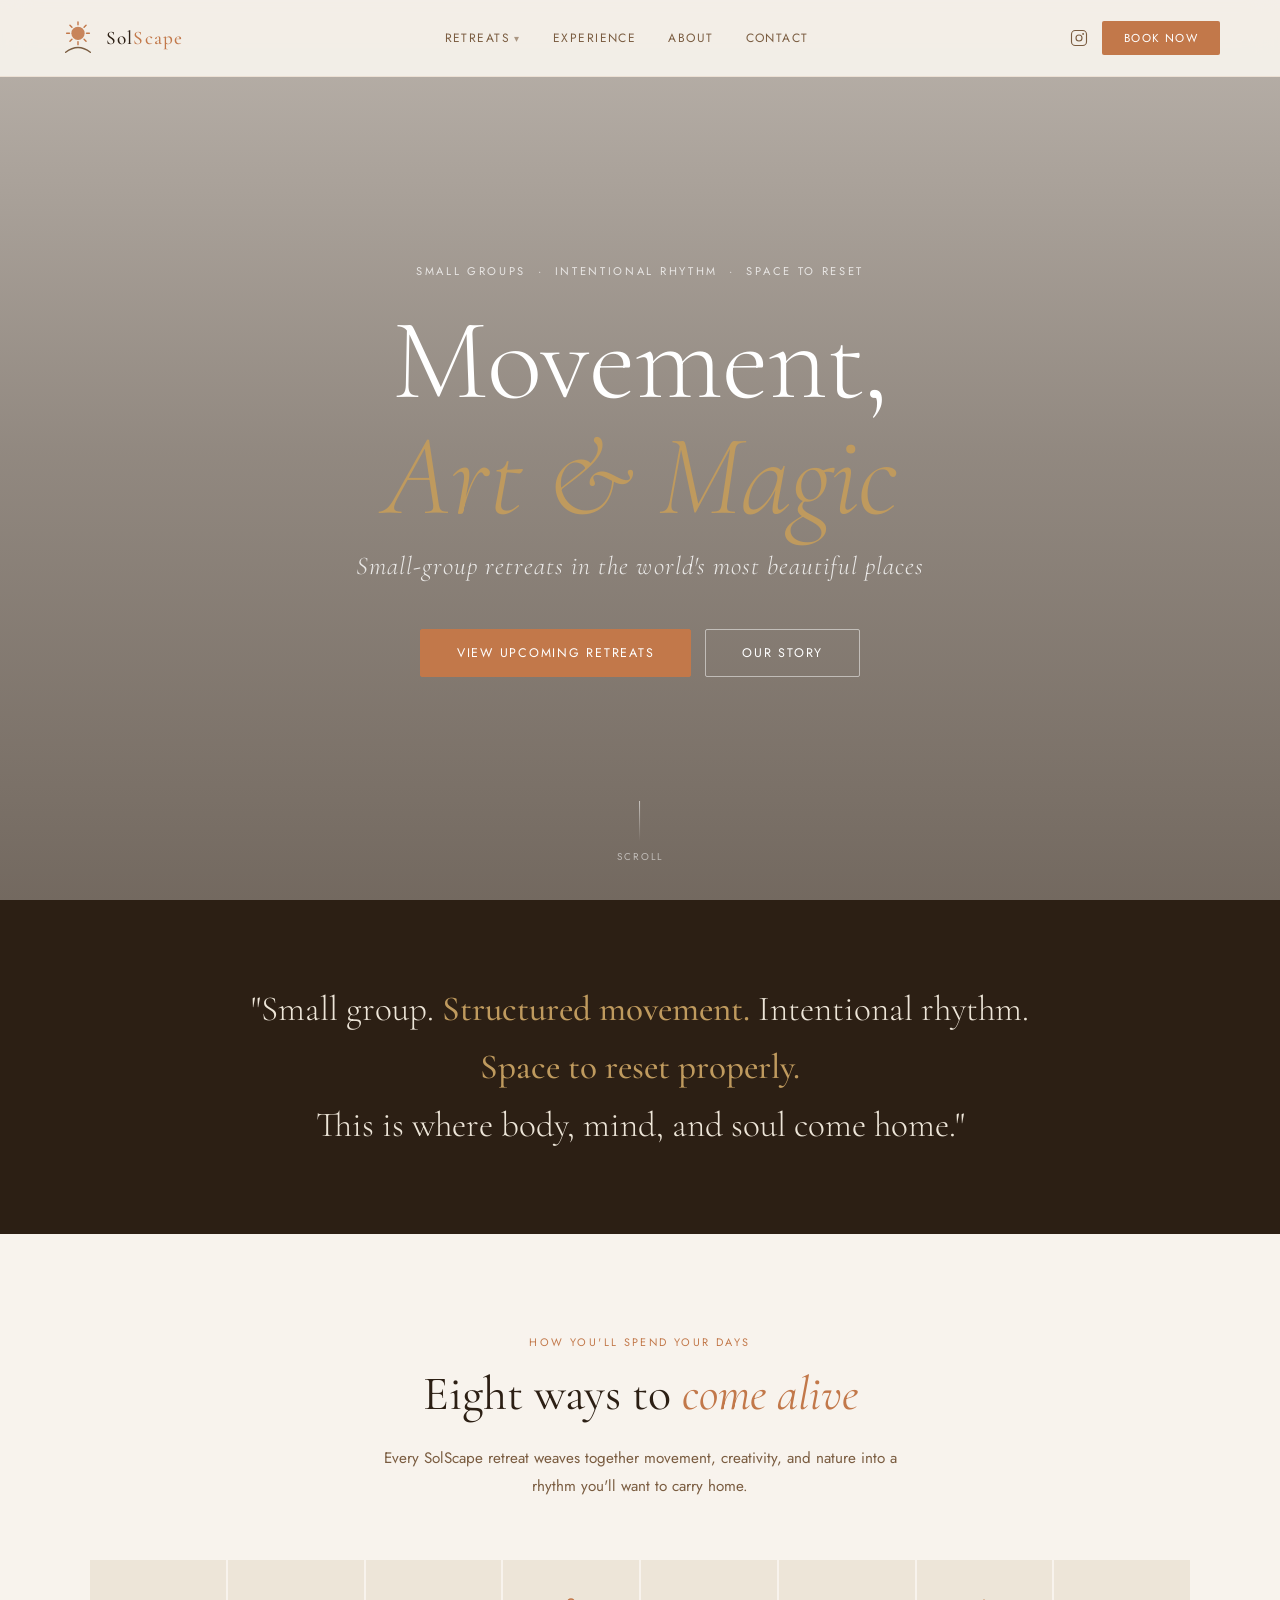
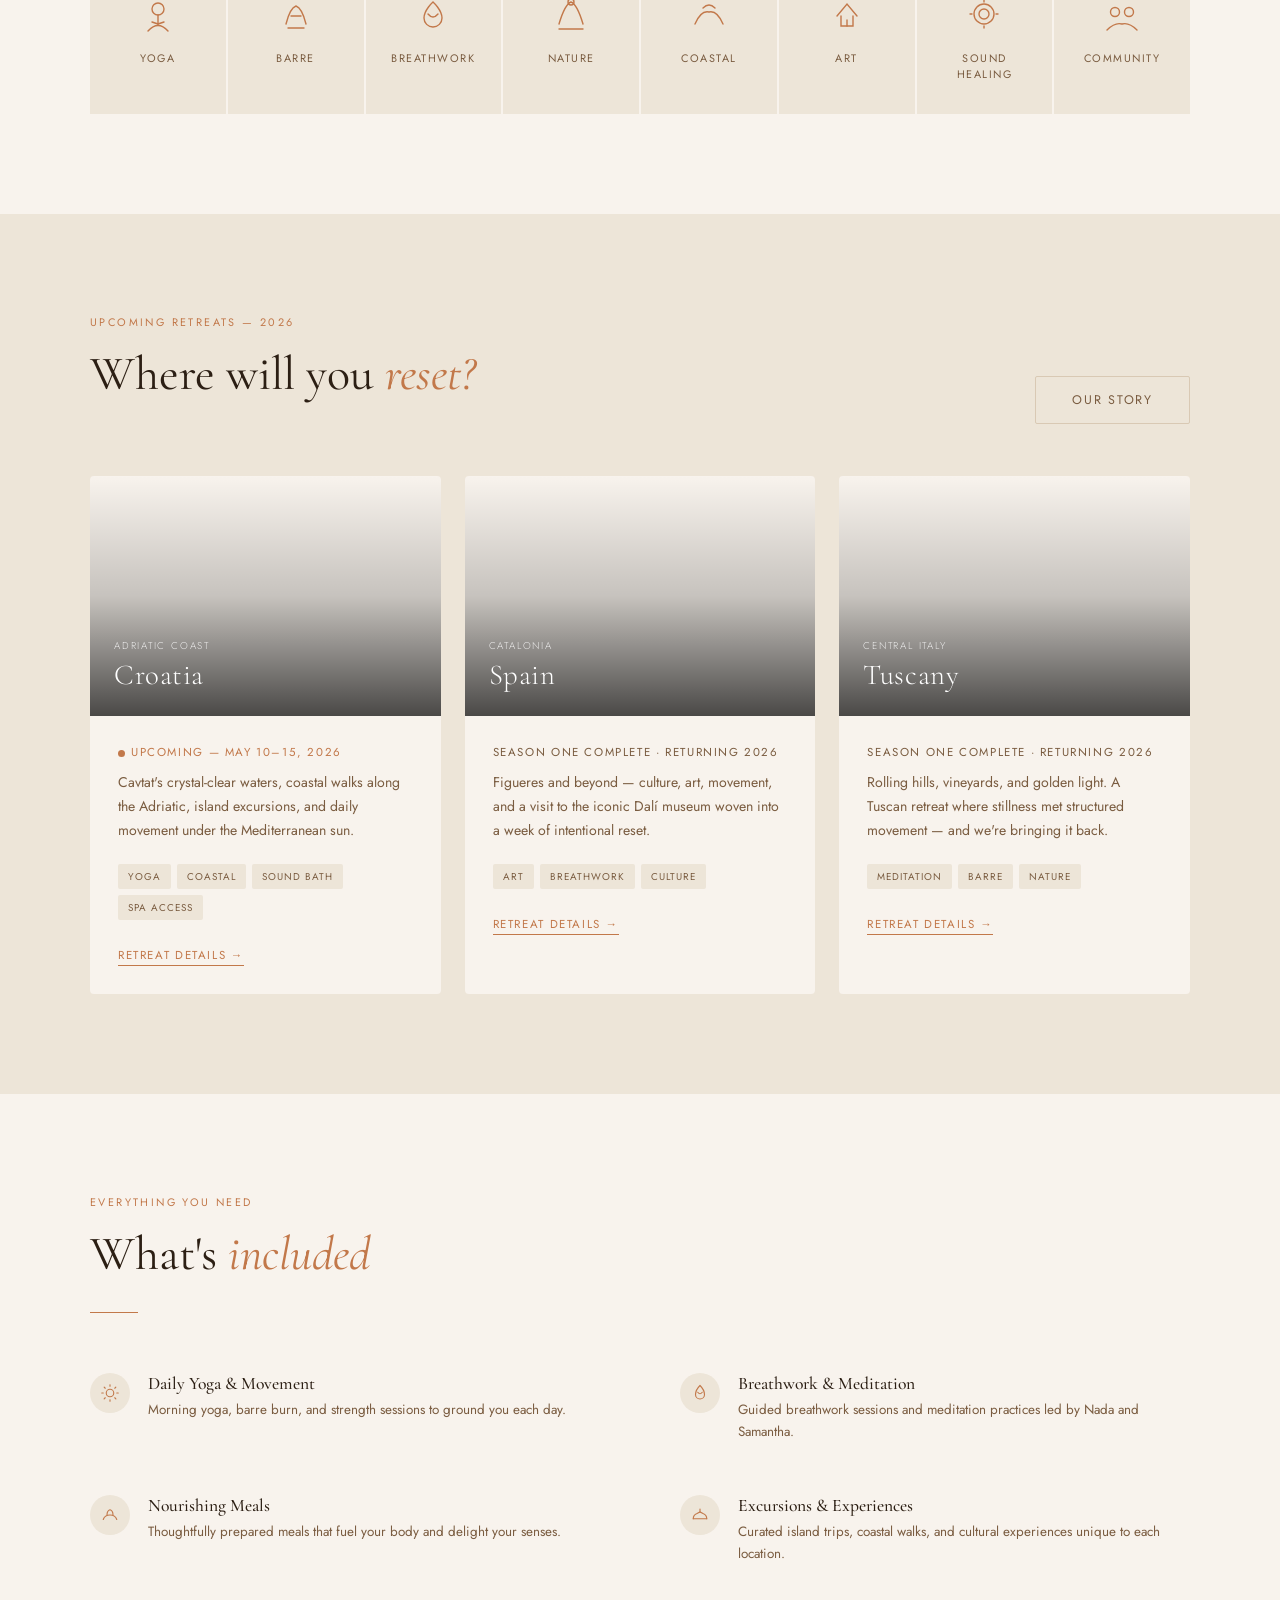
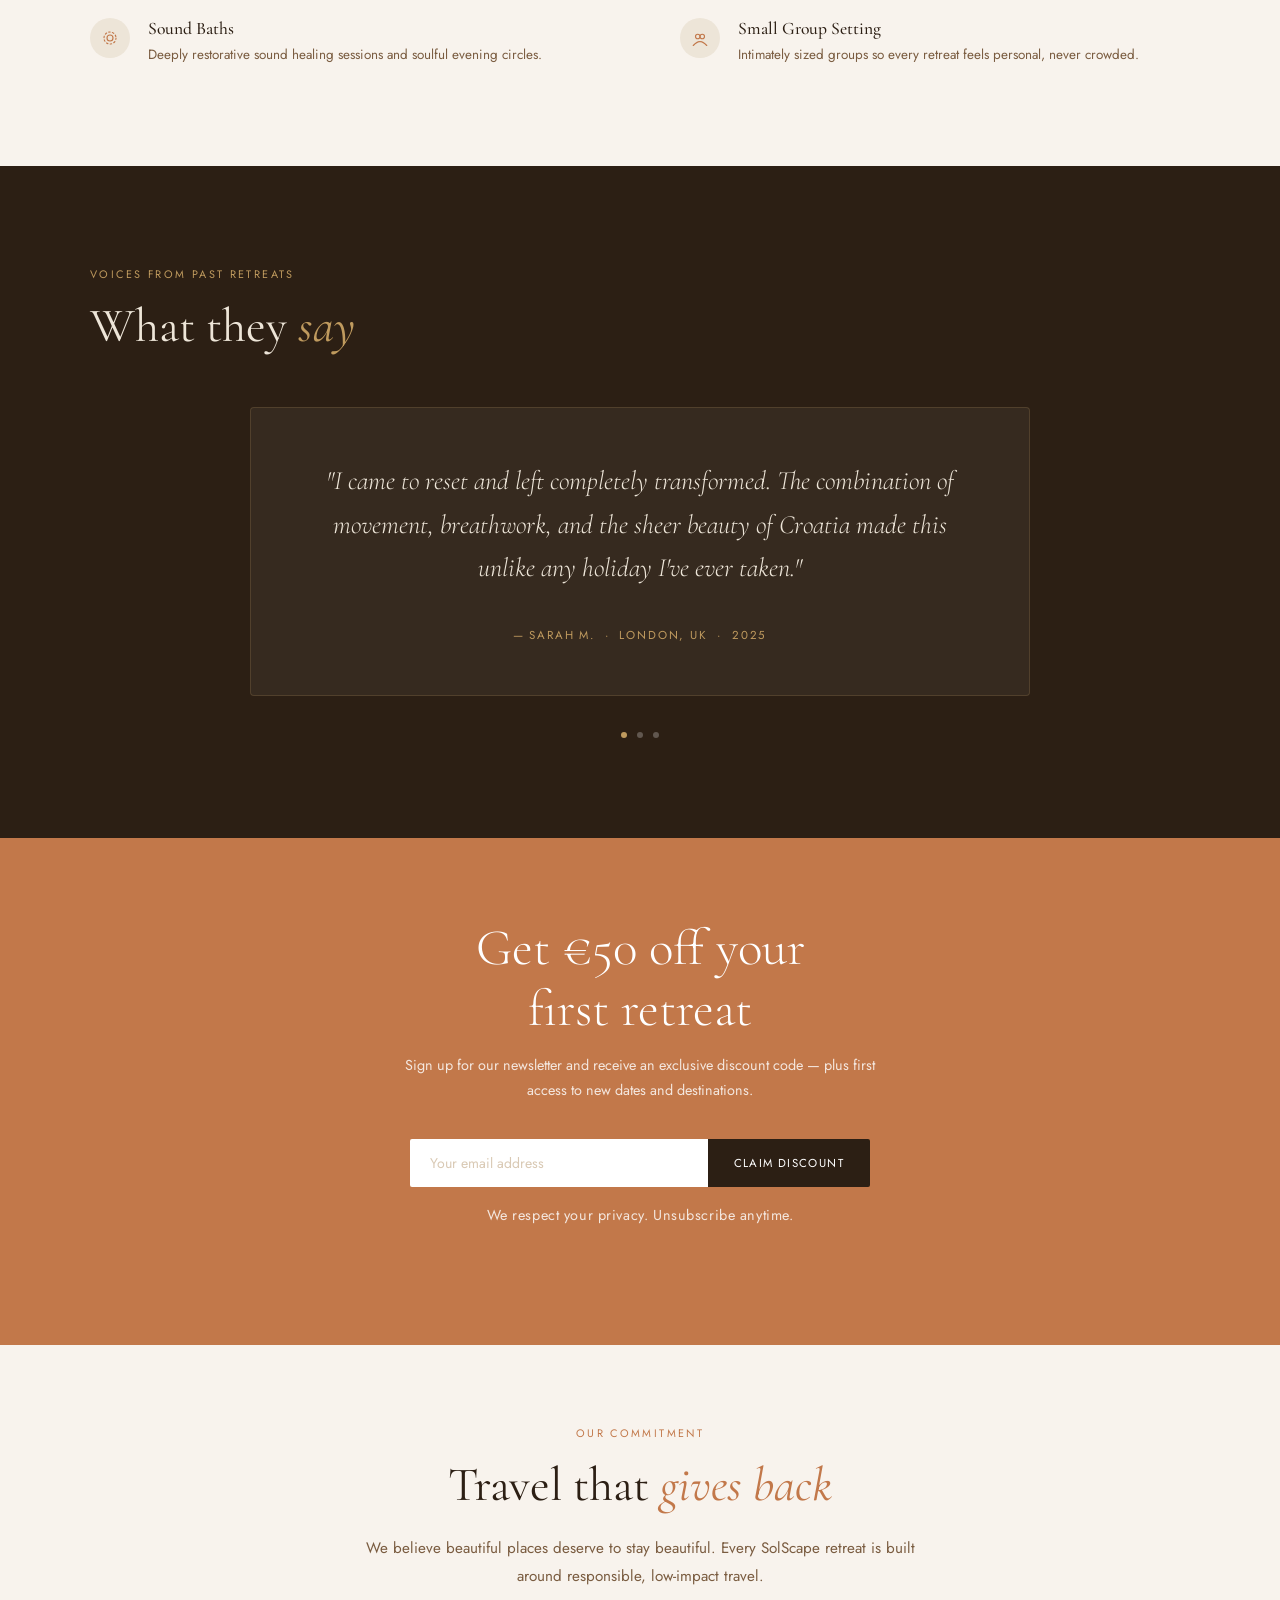
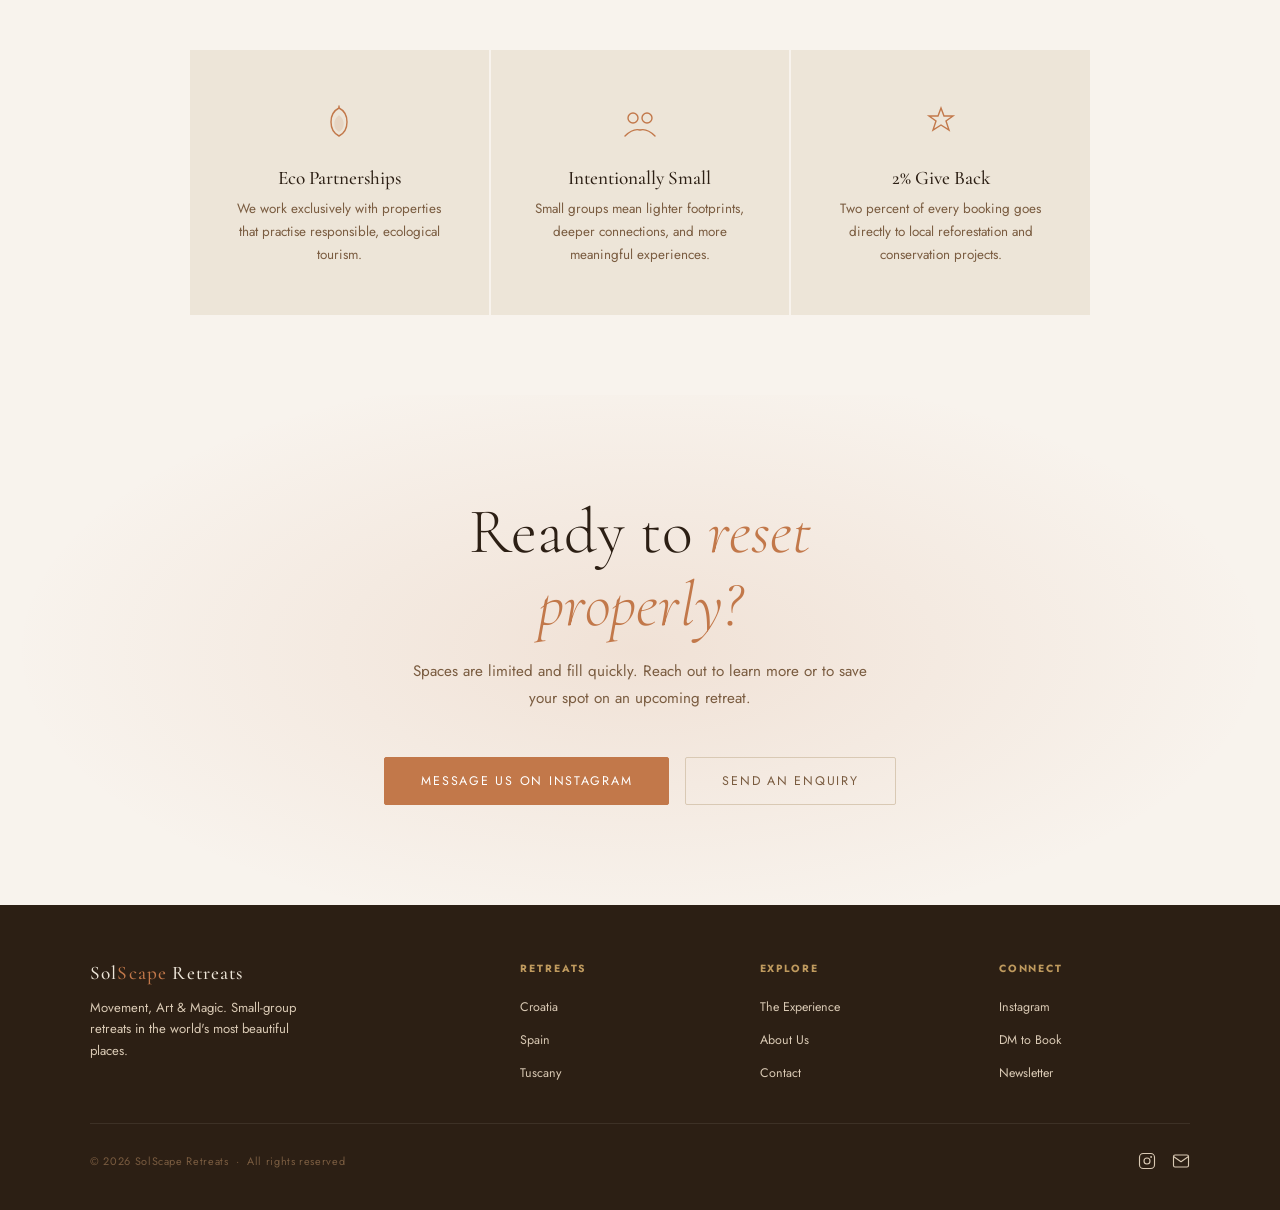
==== index.html @ 4bfa2021 "Initial commit — SolScape Retreats multi-page website" ====
<!DOCTYPE html>
<html lang="en">
<head>
  <meta charset="UTF-8">
  <meta name="viewport" content="width=device-width, initial-scale=1.0">
  <title>SolScape Retreats — Movement, Art & Magic</title>
  <meta name="description" content="Small-group retreats combining yoga, barre, breathwork, and art in the world's most beautiful places. Croatia, Spain, Tuscany.">
  <link rel="preconnect" href="https://fonts.googleapis.com">
  <link href="https://fonts.googleapis.com/css2?family=Cormorant+Garamond:ital,wght@0,300;0,400;0,500;0,600;1,300;1,400&family=Jost:wght@300;400;500&display=swap" rel="stylesheet">
  <link rel="stylesheet" href="css/styles.css">
</head>
<body>

  <!-- NAV -->
  <nav>
    <a href="index.html" class="logo">
      <svg class="logo-mark" viewBox="0 0 38 38" fill="none" xmlns="http://www.w3.org/2000/svg">
        <circle cx="19" cy="14" r="7" fill="#C2784A" opacity="0.9"/>
        <line x1="19" y1="2" x2="19" y2="5" stroke="#C2784A" stroke-width="1.5" stroke-linecap="round"/>
        <line x1="19" y1="23" x2="19" y2="26" stroke="#C2784A" stroke-width="1.5" stroke-linecap="round"/>
        <line x1="7" y1="14" x2="10" y2="14" stroke="#C2784A" stroke-width="1.5" stroke-linecap="round"/>
        <line x1="28" y1="14" x2="31" y2="14" stroke="#C2784A" stroke-width="1.5" stroke-linecap="round"/>
        <line x1="10.5" y1="5.5" x2="12.6" y2="7.6" stroke="#C2784A" stroke-width="1.5" stroke-linecap="round"/>
        <line x1="25.4" y1="20.4" x2="27.5" y2="22.5" stroke="#C2784A" stroke-width="1.5" stroke-linecap="round"/>
        <line x1="27.5" y1="5.5" x2="25.4" y2="7.6" stroke="#C2784A" stroke-width="1.5" stroke-linecap="round"/>
        <line x1="12.6" y1="20.4" x2="10.5" y2="22.5" stroke="#C2784A" stroke-width="1.5" stroke-linecap="round"/>
        <path d="M6 34 Q19 24 32 34" stroke="#7A5C40" stroke-width="1.5" stroke-linecap="round" fill="none"/>
      </svg>
      <span class="logo-text">Sol<span>Scape</span></span>
    </a>

    <ul class="nav-links">
      <li class="nav-item has-dropdown">
        <a href="index.html#retreats">Retreats</a>
        <ul class="dropdown">
          <li><a href="retreats/croatia.html">Croatia</a></li>
          <li><a href="retreats/spain.html">Spain</a></li>
          <li><a href="retreats/tuscany.html">Tuscany</a></li>
        </ul>
      </li>
      <li class="nav-item">
        <a href="experience.html">Experience</a>
      </li>
      <li class="nav-item">
        <a href="about.html">About</a>
      </li>
      <li class="nav-item">
        <a href="contact.html">Contact</a>
      </li>
    </ul>

    <div class="nav-actions">
      <a href="https://www.instagram.com/solscape_retreats/" target="_blank" class="nav-insta" aria-label="Instagram">
        <svg width="18" height="18" viewBox="0 0 24 24" fill="none" stroke="currentColor" stroke-width="1.5" stroke-linecap="round" stroke-linejoin="round">
          <rect x="2" y="2" width="20" height="20" rx="5" ry="5"/>
          <circle cx="12" cy="12" r="4"/>
          <circle cx="17.5" cy="6.5" r="0.5" fill="currentColor"/>
        </svg>
      </a>
      <a href="https://ig.me/m/solscape_retreats" target="_blank" class="nav-cta">Book Now</a>
    </div>

    <button class="hamburger" aria-label="Menu">
      <span></span><span></span><span></span>
    </button>
  </nav>

  <!-- MOBILE MENU -->
  <div class="mobile-menu">
    <ul>
      <li><a href="retreats/croatia.html">Croatia</a></li>
      <li><a href="retreats/spain.html">Spain</a></li>
      <li><a href="retreats/tuscany.html">Tuscany</a></li>
      <li><a href="experience.html">Experience</a></li>
      <li><a href="about.html">About</a></li>
      <li><a href="contact.html">Contact</a></li>
    </ul>
    <a href="https://ig.me/m/solscape_retreats" target="_blank" class="btn btn-primary">Book Now</a>
  </div>

  <!-- HERO -->
  <section class="hero-full">
    <div class="hero-bg" style="background-image: url('https://images.unsplash.com/photo-1506126613408-eca07ce68773?auto=format&fit=crop&w=1920&q=80');"></div>
    <div class="hero-overlay"></div>
    <div class="hero-content">
      <p class="hero-eyebrow">Small groups &nbsp;·&nbsp; Intentional rhythm &nbsp;·&nbsp; Space to reset</p>
      <h1>Movement,<br><em>Art &amp; Magic</em></h1>
      <p class="hero-tagline">Small-group retreats in the world's most beautiful places</p>
      <div class="hero-actions">
        <a href="#retreats" class="btn btn-primary">View Upcoming Retreats</a>
        <a href="about.html" class="btn btn-ghost">Our Story</a>
      </div>
    </div>
    <div class="hero-scroll">
      <div class="scroll-line"></div>
      <span>Scroll</span>
    </div>
  </section>

  <!-- MANIFESTO -->
  <div class="manifesto">
    <p class="manifesto-text">
      "Small group. <strong>Structured movement.</strong> Intentional rhythm.
      <strong>Space to reset properly.</strong><br>
      This is where body, mind, and soul come home."
    </p>
  </div>

  <!-- EXPERIENCE CATEGORIES -->
  <section class="categories" id="experience">
    <div class="container">
      <div class="categories-header">
        <p class="section-label">How You'll Spend Your Days</p>
        <h2 class="section-title">Eight ways to <em>come alive</em></h2>
        <p class="section-body">Every SolScape retreat weaves together movement, creativity, and nature into a rhythm you'll want to carry home.</p>
      </div>
      <div class="categories-grid">

        <div class="cat-tile">
          <div class="cat-icon">
            <svg viewBox="0 0 40 40" fill="none" stroke="#C2784A" stroke-width="1.4" stroke-linecap="round">
              <circle cx="20" cy="13" r="6"/>
              <path d="M10 35 Q20 24 30 35"/>
              <line x1="20" y1="19" x2="20" y2="28"/>
              <line x1="14" y1="26" x2="20" y2="28"/>
              <line x1="26" y1="26" x2="20" y2="28"/>
            </svg>
          </div>
          <span>Yoga</span>
        </div>

        <div class="cat-tile">
          <div class="cat-icon">
            <svg viewBox="0 0 40 40" fill="none" stroke="#C2784A" stroke-width="1.4" stroke-linecap="round">
              <path d="M10 28 Q14 12 20 10 Q26 12 30 28"/>
              <line x1="15" y1="20" x2="25" y2="20"/>
              <path d="M12 32 L28 32"/>
            </svg>
          </div>
          <span>Barre</span>
        </div>

        <div class="cat-tile">
          <div class="cat-icon">
            <svg viewBox="0 0 40 40" fill="none" stroke="#C2784A" stroke-width="1.4" stroke-linecap="round">
              <path d="M20 6 C20 6 11 14 11 22 C11 27 15 31 20 31 C25 31 29 27 29 22 C29 14 20 6 20 6Z"/>
              <path d="M15 18 Q20 24 25 18"/>
            </svg>
          </div>
          <span>Breathwork</span>
        </div>

        <div class="cat-tile">
          <div class="cat-icon">
            <svg viewBox="0 0 40 40" fill="none" stroke="#C2784A" stroke-width="1.4" stroke-linecap="round">
              <path d="M8 28 Q14 8 20 6 Q26 8 32 28"/>
              <circle cx="20" cy="6" r="3"/>
              <line x1="8" y1="33" x2="32" y2="33"/>
            </svg>
          </div>
          <span>Nature</span>
        </div>

        <div class="cat-tile">
          <div class="cat-icon">
            <svg viewBox="0 0 40 40" fill="none" stroke="#C2784A" stroke-width="1.4" stroke-linecap="round">
              <path d="M6 28 Q12 14 20 16 Q28 14 34 28"/>
              <path d="M14 12 Q20 6 26 12"/>
            </svg>
          </div>
          <span>Coastal</span>
        </div>

        <div class="cat-tile">
          <div class="cat-icon">
            <svg viewBox="0 0 40 40" fill="none" stroke="#C2784A" stroke-width="1.4" stroke-linecap="round">
              <path d="M10 20 L20 8 L30 20"/>
              <path d="M14 20 L14 30 L26 30 L26 20"/>
              <line x1="20" y1="24" x2="20" y2="30"/>
            </svg>
          </div>
          <span>Art</span>
        </div>

        <div class="cat-tile">
          <div class="cat-icon">
            <svg viewBox="0 0 40 40" fill="none" stroke="#C2784A" stroke-width="1.4" stroke-linecap="round">
              <circle cx="20" cy="18" r="5"/>
              <circle cx="20" cy="18" r="10"/>
              <line x1="20" y1="6" x2="20" y2="4"/>
              <line x1="20" y1="30" x2="20" y2="32"/>
              <line x1="8" y1="18" x2="6" y2="18"/>
              <line x1="32" y1="18" x2="34" y2="18"/>
            </svg>
          </div>
          <span>Sound Healing</span>
        </div>

        <div class="cat-tile">
          <div class="cat-icon">
            <svg viewBox="0 0 40 40" fill="none" stroke="#C2784A" stroke-width="1.4" stroke-linecap="round">
              <circle cx="13" cy="16" r="4.5"/>
              <circle cx="27" cy="16" r="4.5"/>
              <path d="M5 34 Q13 26 20 28 Q27 26 35 34"/>
            </svg>
          </div>
          <span>Community</span>
        </div>

      </div>
    </div>
  </section>

  <!-- RETREATS -->
  <section class="retreats" id="retreats">
    <div class="container">
      <div class="retreats-header">
        <div>
          <p class="section-label">Upcoming Retreats — 2026</p>
          <h2 class="section-title">Where will you <em>reset?</em></h2>
        </div>
        <a href="about.html" class="btn btn-outline">Our Story</a>
      </div>
      <div class="retreat-cards">

        <div class="card">
          <div class="card-banner" style="background-image: url('https://images.unsplash.com/photo-1555990793-da11153b2473?auto=format&fit=crop&w=1200&q=80');">
            <div class="card-location">
              <small>Adriatic Coast</small>
              Croatia
            </div>
          </div>
          <div class="card-body">
            <p class="card-dates"><span class="card-status-dot"></span>Upcoming — May 10–15, 2026</p>
            <p class="card-desc">Cavtat's crystal-clear waters, coastal walks along the Adriatic, island excursions, and daily movement under the Mediterranean sun.</p>
            <div class="card-tags">
              <span class="tag">Yoga</span>
              <span class="tag">Coastal</span>
              <span class="tag">Sound Bath</span>
              <span class="tag">Spa Access</span>
            </div>
            <a href="retreats/croatia.html" class="card-link">Retreat details →</a>
          </div>
        </div>

        <div class="card">
          <div class="card-banner" style="background-image: url('https://images.unsplash.com/photo-1558618666-fcd25c85cd64?auto=format&fit=crop&w=1200&q=80');">
            <div class="card-location">
              <small>Catalonia</small>
              Spain
            </div>
          </div>
          <div class="card-body">
            <p class="card-dates" style="color: var(--mocha);">Season One Complete · Returning 2026</p>
            <p class="card-desc">Figueres and beyond — culture, art, movement, and a visit to the iconic Dalí museum woven into a week of intentional reset.</p>
            <div class="card-tags">
              <span class="tag">Art</span>
              <span class="tag">Breathwork</span>
              <span class="tag">Culture</span>
            </div>
            <a href="retreats/spain.html" class="card-link">Retreat details →</a>
          </div>
        </div>

        <div class="card">
          <div class="card-banner" style="background-image: url('https://images.unsplash.com/photo-1523531294919-4bcd7c65624d?auto=format&fit=crop&w=1200&q=80');">
            <div class="card-location">
              <small>Central Italy</small>
              Tuscany
            </div>
          </div>
          <div class="card-body">
            <p class="card-dates" style="color: var(--mocha);">Season One Complete · Returning 2026</p>
            <p class="card-desc">Rolling hills, vineyards, and golden light. A Tuscan retreat where stillness met structured movement — and we're bringing it back.</p>
            <div class="card-tags">
              <span class="tag">Meditation</span>
              <span class="tag">Barre</span>
              <span class="tag">Nature</span>
            </div>
            <a href="retreats/tuscany.html" class="card-link">Retreat details →</a>
          </div>
        </div>

      </div>
    </div>
  </section>

  <!-- WHAT'S INCLUDED -->
  <section id="included">
    <div class="container">
      <p class="section-label">Everything You Need</p>
      <h2 class="section-title">What's <em>included</em></h2>
      <div class="divider"></div>
      <div class="includes-grid">

        <div class="include-item">
          <div class="include-icon">
            <svg width="18" height="18" viewBox="0 0 24 24" fill="none" stroke="currentColor" stroke-width="1.5" stroke-linecap="round">
              <circle cx="12" cy="12" r="5"/>
              <line x1="12" y1="1" x2="12" y2="3"/>
              <line x1="12" y1="21" x2="12" y2="23"/>
              <line x1="4.22" y1="4.22" x2="5.64" y2="5.64"/>
              <line x1="18.36" y1="18.36" x2="19.78" y2="19.78"/>
              <line x1="1" y1="12" x2="3" y2="12"/>
              <line x1="21" y1="12" x2="23" y2="12"/>
              <line x1="4.22" y1="19.78" x2="5.64" y2="18.36"/>
              <line x1="18.36" y1="5.64" x2="19.78" y2="4.22"/>
            </svg>
          </div>
          <div>
            <h4>Daily Yoga &amp; Movement</h4>
            <p>Morning yoga, barre burn, and strength sessions to ground you each day.</p>
          </div>
        </div>

        <div class="include-item">
          <div class="include-icon">
            <svg width="18" height="18" viewBox="0 0 24 24" fill="none" stroke="currentColor" stroke-width="1.5" stroke-linecap="round">
              <path d="M12 2C12 2 6 8 6 14 C6 17.3 8.7 20 12 20 C15.3 20 18 17.3 18 14 C18 8 12 2 12 2Z"/>
              <path d="M9 11 Q12 15 15 11"/>
            </svg>
          </div>
          <div>
            <h4>Breathwork &amp; Meditation</h4>
            <p>Guided breathwork sessions and meditation practices led by Nada and Samantha.</p>
          </div>
        </div>

        <div class="include-item">
          <div class="include-icon">
            <svg width="18" height="18" viewBox="0 0 24 24" fill="none" stroke="currentColor" stroke-width="1.5" stroke-linecap="round">
              <path d="M3 18 Q5 12 12 12 Q19 12 21 18"/>
              <path d="M8 12 Q8 6 12 5 Q16 6 16 12"/>
            </svg>
          </div>
          <div>
            <h4>Nourishing Meals</h4>
            <p>Thoughtfully prepared meals that fuel your body and delight your senses.</p>
          </div>
        </div>

        <div class="include-item">
          <div class="include-icon">
            <svg width="18" height="18" viewBox="0 0 24 24" fill="none" stroke="currentColor" stroke-width="1.5" stroke-linecap="round">
              <path d="M3 17 L21 17"/>
              <path d="M3 17 Q3 12 8 10 Q12 8 12 8 Q12 8 16 10 Q21 12 21 17"/>
              <path d="M12 8 L12 4"/>
            </svg>
          </div>
          <div>
            <h4>Excursions &amp; Experiences</h4>
            <p>Curated island trips, coastal walks, and cultural experiences unique to each location.</p>
          </div>
        </div>

        <div class="include-item">
          <div class="include-icon">
            <svg width="18" height="18" viewBox="0 0 24 24" fill="none" stroke="currentColor" stroke-width="1.5" stroke-linecap="round">
              <circle cx="12" cy="12" r="4"/>
              <circle cx="12" cy="12" r="8" stroke-dasharray="2 3"/>
            </svg>
          </div>
          <div>
            <h4>Sound Baths</h4>
            <p>Deeply restorative sound healing sessions and soulful evening circles.</p>
          </div>
        </div>

        <div class="include-item">
          <div class="include-icon">
            <svg width="18" height="18" viewBox="0 0 24 24" fill="none" stroke="currentColor" stroke-width="1.5" stroke-linecap="round">
              <circle cx="9" cy="10" r="3"/>
              <circle cx="15" cy="10" r="3"/>
              <path d="M3 22 Q9 16 12 17 Q15 16 21 22"/>
            </svg>
          </div>
          <div>
            <h4>Small Group Setting</h4>
            <p>Intimately sized groups so every retreat feels personal, never crowded.</p>
          </div>
        </div>

      </div>
    </div>
  </section>

  <!-- TESTIMONIALS -->
  <section class="testimonials">
    <div class="container">
      <p class="section-label">Voices from Past Retreats</p>
      <h2 class="section-title" style="color: var(--linen);">What they <em style="color: var(--gold);">say</em></h2>
      <div class="testimonial-carousel">
        <div class="testimonial-track">

          <div class="testimonial-slide">
            <div class="testimonial-card">
              <p class="testimonial-quote">"I came to reset and left completely transformed. The combination of movement, breathwork, and the sheer beauty of Croatia made this unlike any holiday I've ever taken."</p>
              <p class="testimonial-author">— Sarah M. &nbsp;·&nbsp; London, UK &nbsp;·&nbsp; 2025</p>
            </div>
          </div>

          <div class="testimonial-slide">
            <div class="testimonial-card">
              <p class="testimonial-quote">"Nada and Samantha created something truly special. The group was small enough that it felt like travelling with old friends by day two. The barre sessions were tough and wonderful."</p>
              <p class="testimonial-author">— Aisha K. &nbsp;·&nbsp; Amsterdam, NL &nbsp;·&nbsp; 2025</p>
            </div>
          </div>

          <div class="testimonial-slide">
            <div class="testimonial-card">
              <p class="testimonial-quote">"I was sceptical about a retreat — but SolScape completely changed my mind. The structure, the pace, the food, the people. I'm already counting down to the next one."</p>
              <p class="testimonial-author">— Claire D. &nbsp;·&nbsp; Dublin, IE &nbsp;·&nbsp; 2025</p>
            </div>
          </div>

        </div>
        <div class="carousel-dots">
          <button class="carousel-dot active"></button>
          <button class="carousel-dot"></button>
          <button class="carousel-dot"></button>
        </div>
      </div>
    </div>
  </section>

  <!-- NEWSLETTER -->
  <section class="newsletter">
    <h2>Get €50 off your<br>first retreat</h2>
    <p>Sign up for our newsletter and receive an exclusive discount code — plus first access to new dates and destinations.</p>
    <form class="newsletter-form" novalidate>
      <input type="email" placeholder="Your email address" required>
      <button type="submit">Claim Discount</button>
    </form>
    <p class="newsletter-fine">We respect your privacy. Unsubscribe anytime.</p>
    <p class="newsletter-success">Check your inbox — your discount code is on its way ✦</p>
  </section>

  <!-- SUSTAINABILITY -->
  <section class="sustainability">
    <div class="container">
      <div class="sustainability-header">
        <p class="section-label">Our Commitment</p>
        <h2 class="section-title">Travel that <em>gives back</em></h2>
        <p class="section-body">We believe beautiful places deserve to stay beautiful. Every SolScape retreat is built around responsible, low-impact travel.</p>
      </div>
      <div class="sus-grid">

        <div class="sus-item">
          <div class="sus-icon">
            <svg width="40" height="40" viewBox="0 0 40 40" fill="none" stroke="#C2784A" stroke-width="1.4" stroke-linecap="round">
              <path d="M20 6 Q28 10 28 20 Q28 30 20 34 Q12 30 12 20 Q12 10 20 6Z"/>
              <path d="M20 14 Q24 17 24 22 Q24 27 20 29 Q16 27 16 22 Q16 17 20 14Z" fill="#C2784A" opacity="0.15"/>
              <line x1="20" y1="6" x2="20" y2="4"/>
            </svg>
          </div>
          <h4>Eco Partnerships</h4>
          <p>We work exclusively with properties that practise responsible, ecological tourism.</p>
        </div>

        <div class="sus-item">
          <div class="sus-icon">
            <svg width="40" height="40" viewBox="0 0 40 40" fill="none" stroke="#C2784A" stroke-width="1.4" stroke-linecap="round">
              <circle cx="13" cy="16" r="5"/>
              <circle cx="27" cy="16" r="5"/>
              <path d="M5 34 Q13 26 20 28 Q27 26 35 34"/>
            </svg>
          </div>
          <h4>Intentionally Small</h4>
          <p>Small groups mean lighter footprints, deeper connections, and more meaningful experiences.</p>
        </div>

        <div class="sus-item">
          <div class="sus-icon">
            <svg width="40" height="40" viewBox="0 0 40 40" fill="none" stroke="#C2784A" stroke-width="1.4" stroke-linecap="round">
              <path d="M20 6 L23 14 L32 14 L25 19 L28 28 L20 23 L12 28 L15 19 L8 14 L17 14 Z"/>
            </svg>
          </div>
          <h4>2% Give Back</h4>
          <p>Two percent of every booking goes directly to local reforestation and conservation projects.</p>
        </div>

      </div>
    </div>
  </section>

  <!-- CTA BAND -->
  <section class="cta-band">
    <h2>Ready to <em>reset<br>properly?</em></h2>
    <p>Spaces are limited and fill quickly. Reach out to learn more or to save your spot on an upcoming retreat.</p>
    <div style="display:flex; gap:16px; justify-content:center; flex-wrap:wrap;">
      <a href="https://ig.me/m/solscape_retreats" target="_blank" class="btn btn-primary">Message Us on Instagram</a>
      <a href="contact.html" class="btn btn-outline">Send an Enquiry</a>
    </div>
  </section>

  <!-- FOOTER -->
  <footer>
    <div class="footer-inner">
      <div class="footer-brand">
        <span class="footer-logo">Sol<span>Scape</span> Retreats</span>
        <p class="footer-tagline">Movement, Art &amp; Magic. Small-group retreats in the world's most beautiful places.</p>
      </div>
      <div class="footer-col">
        <h5>Retreats</h5>
        <ul>
          <li><a href="retreats/croatia.html">Croatia</a></li>
          <li><a href="retreats/spain.html">Spain</a></li>
          <li><a href="retreats/tuscany.html">Tuscany</a></li>
        </ul>
      </div>
      <div class="footer-col">
        <h5>Explore</h5>
        <ul>
          <li><a href="experience.html">The Experience</a></li>
          <li><a href="about.html">About Us</a></li>
          <li><a href="contact.html">Contact</a></li>
        </ul>
      </div>
      <div class="footer-col">
        <h5>Connect</h5>
        <ul>
          <li><a href="https://www.instagram.com/solscape_retreats/" target="_blank">Instagram</a></li>
          <li><a href="https://ig.me/m/solscape_retreats" target="_blank">DM to Book</a></li>
          <li><a href="contact.html">Newsletter</a></li>
        </ul>
      </div>
    </div>
    <div class="footer-bottom">
      <p class="footer-copy">© 2026 SolScape Retreats &nbsp;·&nbsp; All rights reserved</p>
      <div class="footer-social">
        <a href="https://www.instagram.com/solscape_retreats/" target="_blank" aria-label="Instagram">
          <svg width="18" height="18" viewBox="0 0 24 24" fill="none" stroke="currentColor" stroke-width="1.5" stroke-linecap="round" stroke-linejoin="round">
            <rect x="2" y="2" width="20" height="20" rx="5" ry="5"/>
            <circle cx="12" cy="12" r="4"/>
            <circle cx="17.5" cy="6.5" r="0.5" fill="currentColor"/>
          </svg>
        </a>
        <a href="mailto:hello@solscaperetreats.com" aria-label="Email">
          <svg width="18" height="18" viewBox="0 0 24 24" fill="none" stroke="currentColor" stroke-width="1.5" stroke-linecap="round" stroke-linejoin="round">
            <path d="M4 4h16c1.1 0 2 .9 2 2v12c0 1.1-.9 2-2 2H4c-1.1 0-2-.9-2-2V6c0-1.1.9-2 2-2z"/>
            <polyline points="22,6 12,13 2,6"/>
          </svg>
        </a>
      </div>
    </div>
  </footer>

  <script src="js/main.js"></script>
</body>
</html>
---- css/styles.css ----
/* ─────────────────────────────────────────────
   SolScape Retreats — Shared Stylesheet
   ───────────────────────────────────────────── */

*, *::before, *::after { box-sizing: border-box; margin: 0; padding: 0; }

:root {
  --cream:     #F8F3ED;
  --linen:     #EDE5D8;
  --sand:      #D9C9B4;
  --terra:     #C2784A;
  --terra-dk:  #9C5A30;
  --mocha:     #7A5C40;
  --charcoal:  #2C1F14;
  --sage:      #7A8C6E;
  --sage-lt:   #C4CEBA;
  --gold:      #BF9A5E;
}

html { scroll-behavior: smooth; }

body {
  font-family: 'Jost', sans-serif;
  background: var(--cream);
  color: var(--charcoal);
  overflow-x: hidden;
}

/* ─── TYPOGRAPHY HELPERS ─── */
.section-label {
  font-size: 0.68rem;
  letter-spacing: 0.22em;
  text-transform: uppercase;
  color: var(--terra);
  margin-bottom: 16px;
}

.section-title {
  font-family: 'Cormorant Garamond', serif;
  font-weight: 400;
  font-size: clamp(2rem, 4vw, 3rem);
  line-height: 1.2;
  color: var(--charcoal);
  margin-bottom: 20px;
}

.section-title em { font-style: italic; color: var(--terra); }

.section-body {
  font-size: 0.95rem;
  line-height: 1.85;
  color: var(--mocha);
  max-width: 560px;
}

.divider {
  width: 48px; height: 1px;
  background: var(--terra);
  margin: 28px 0;
}

/* ─── LAYOUT ─── */
section { padding: 100px 40px; }
.container { max-width: 1100px; margin: 0 auto; }

/* ─── BUTTONS ─── */
.btn {
  display: inline-block;
  padding: 14px 36px;
  font-family: 'Jost', sans-serif;
  font-size: 0.78rem;
  letter-spacing: 0.14em;
  text-transform: uppercase;
  text-decoration: none;
  border-radius: 2px;
  transition: all 0.25s;
  cursor: pointer;
  border: none;
}

.btn-primary {
  background: var(--terra);
  color: #fff;
  border: 1.5px solid var(--terra);
}
.btn-primary:hover { background: var(--terra-dk); border-color: var(--terra-dk); }

.btn-outline {
  background: transparent;
  color: var(--mocha);
  border: 1.5px solid var(--sand);
}
.btn-outline:hover { border-color: var(--terra); color: var(--terra); }

.btn-ghost {
  background: transparent;
  color: #fff;
  border: 1.5px solid rgba(255,255,255,0.5);
}
.btn-ghost:hover { border-color: #fff; background: rgba(255,255,255,0.1); }

/* ─── NAVIGATION ─── */
nav {
  position: fixed; top: 0; left: 0; right: 0; z-index: 1000;
  display: flex; align-items: center; justify-content: space-between;
  padding: 20px 60px;
  background: rgba(248,243,237,0.92);
  backdrop-filter: blur(14px);
  border-bottom: 1px solid rgba(193,120,74,0.12);
  transition: padding 0.3s;
}

.logo {
  display: flex; align-items: center; gap: 10px;
  text-decoration: none; flex-shrink: 0;
}

.logo-mark { width: 36px; height: 36px; }

.logo-text {
  font-family: 'Cormorant Garamond', serif;
  font-weight: 500;
  font-size: 1.2rem;
  letter-spacing: 0.06em;
  color: var(--charcoal);
}
.logo-text span { color: var(--terra); }

/* Dropdown nav */
.nav-links {
  list-style: none;
  display: flex; gap: 0; align-items: center;
}

.nav-item { position: relative; }

.nav-item > a {
  display: block;
  text-decoration: none;
  font-size: 0.75rem;
  letter-spacing: 0.12em;
  text-transform: uppercase;
  color: var(--mocha);
  padding: 8px 16px;
  transition: color 0.2s;
  white-space: nowrap;
}
.nav-item > a:hover { color: var(--terra); }

.nav-item.has-dropdown > a::after {
  content: ' ▾';
  font-size: 0.6rem;
  opacity: 0.6;
}

.dropdown {
  position: absolute; top: calc(100% + 8px); left: 0;
  background: var(--cream);
  border: 1px solid var(--sand);
  border-radius: 2px;
  min-width: 180px;
  box-shadow: 0 12px 32px rgba(44,31,20,0.1);
  opacity: 0; visibility: hidden;
  transform: translateY(-6px);
  transition: all 0.2s;
  list-style: none;
  z-index: 200;
}

.nav-item:hover .dropdown,
.nav-item:focus-within .dropdown {
  opacity: 1; visibility: visible; transform: translateY(0);
}

.dropdown li a {
  display: block;
  padding: 10px 20px;
  font-size: 0.75rem;
  letter-spacing: 0.08em;
  text-transform: uppercase;
  color: var(--mocha);
  text-decoration: none;
  transition: background 0.15s, color 0.15s;
}
.dropdown li a:hover { background: var(--linen); color: var(--terra); }

.nav-actions { display: flex; align-items: center; gap: 14px; }

.nav-insta {
  color: var(--mocha);
  transition: color 0.2s;
  line-height: 0;
}
.nav-insta:hover { color: var(--terra); }

.nav-cta {
  background: var(--terra);
  color: #fff !important;
  padding: 9px 22px;
  border-radius: 2px;
  text-decoration: none;
  font-size: 0.72rem;
  letter-spacing: 0.12em;
  text-transform: uppercase;
  transition: background 0.2s;
  white-space: nowrap;
}
.nav-cta:hover { background: var(--terra-dk) !important; }

/* Hamburger */
.hamburger {
  display: none;
  flex-direction: column; gap: 5px;
  background: none; border: none; cursor: pointer; padding: 4px;
}
.hamburger span {
  display: block; width: 22px; height: 1.5px;
  background: var(--charcoal); border-radius: 2px;
  transition: all 0.25s;
}
.hamburger.open span:nth-child(1) { transform: translateY(6.5px) rotate(45deg); }
.hamburger.open span:nth-child(2) { opacity: 0; }
.hamburger.open span:nth-child(3) { transform: translateY(-6.5px) rotate(-45deg); }

/* Mobile drawer */
.mobile-menu {
  display: none;
  position: fixed; top: 68px; left: 0; right: 0; z-index: 999;
  background: var(--cream);
  border-bottom: 1px solid var(--sand);
  padding: 24px 28px 32px;
  box-shadow: 0 12px 24px rgba(44,31,20,0.08);
}
.mobile-menu.open { display: block; }

.mobile-menu ul { list-style: none; display: flex; flex-direction: column; gap: 0; }
.mobile-menu ul li a {
  display: block; padding: 12px 0;
  text-decoration: none;
  font-size: 0.8rem; letter-spacing: 0.12em; text-transform: uppercase;
  color: var(--mocha);
  border-bottom: 1px solid rgba(217,201,180,0.4);
  transition: color 0.2s;
}
.mobile-menu ul li a:hover { color: var(--terra); }
.mobile-menu .btn { display: block; text-align: center; margin-top: 20px; }

/* ─── HERO (full-bleed photo) ─── */
.hero-full {
  min-height: 100vh;
  position: relative;
  display: flex; flex-direction: column;
  align-items: center; justify-content: center;
  text-align: center;
  padding: 120px 40px 80px;
  overflow: hidden;
}

.hero-full .hero-bg {
  position: absolute; inset: 0;
  background-size: cover;
  background-position: center;
  z-index: 0;
}

.hero-full .hero-overlay {
  position: absolute; inset: 0;
  background: linear-gradient(
    to bottom,
    rgba(44,31,20,0.3) 0%,
    rgba(44,31,20,0.5) 50%,
    rgba(44,31,20,0.65) 100%
  );
  z-index: 1;
}

.hero-full .hero-content { position: relative; z-index: 2; }

.hero-eyebrow {
  font-size: 0.7rem;
  letter-spacing: 0.24em;
  text-transform: uppercase;
  color: rgba(255,255,255,0.75);
  margin-bottom: 24px;
}

.hero-full h1 {
  font-family: 'Cormorant Garamond', serif;
  font-weight: 300;
  font-size: clamp(3.4rem, 9vw, 7.5rem);
  line-height: 1.0;
  color: #fff;
  margin-bottom: 16px;
  letter-spacing: -0.01em;
}
.hero-full h1 em { font-style: italic; color: var(--gold); }

.hero-tagline {
  font-family: 'Cormorant Garamond', serif;
  font-size: clamp(1.1rem, 2.5vw, 1.6rem);
  font-weight: 300;
  font-style: italic;
  color: rgba(255,255,255,0.82);
  margin-bottom: 48px;
  letter-spacing: 0.04em;
}

.hero-actions { display: flex; gap: 14px; flex-wrap: wrap; justify-content: center; }

.hero-scroll {
  position: absolute; bottom: 36px; left: 50%; transform: translateX(-50%);
  display: flex; flex-direction: column; align-items: center; gap: 8px;
  color: rgba(255,255,255,0.55);
  font-size: 0.62rem;
  letter-spacing: 0.2em;
  text-transform: uppercase;
  z-index: 2;
}
.scroll-line {
  width: 1px; height: 40px;
  background: linear-gradient(to bottom, rgba(255,255,255,0.6), transparent);
  animation: scrollPulse 2s ease-in-out infinite;
}
@keyframes scrollPulse {
  0%, 100% { opacity: 0.4; }
  50% { opacity: 1; }
}

/* ─── MANIFESTO ─── */
.manifesto {
  background: var(--charcoal);
  padding: 80px 40px;
  text-align: center;
}
.manifesto-text {
  font-family: 'Cormorant Garamond', serif;
  font-size: clamp(1.4rem, 3vw, 2.2rem);
  font-weight: 300;
  line-height: 1.65;
  color: var(--linen);
  max-width: 780px;
  margin: 0 auto;
}
.manifesto-text strong { font-weight: 500; color: var(--gold); }

/* ─── EXPERIENCE CATEGORIES ─── */
.categories { background: var(--cream); }

.categories-header { text-align: center; margin-bottom: 60px; }
.categories-header .section-body { margin: 0 auto; text-align: center; }

.categories-grid {
  display: grid;
  grid-template-columns: repeat(auto-fit, minmax(120px, 1fr));
  gap: 2px;
}

.cat-tile {
  background: var(--linen);
  padding: 36px 20px 32px;
  display: flex; flex-direction: column; align-items: center; gap: 14px;
  text-align: center;
  transition: background 0.2s, transform 0.2s;
  cursor: default;
}
.cat-tile:hover { background: var(--sand); transform: translateY(-3px); }

.cat-icon {
  width: 40px; height: 40px;
  display: flex; align-items: center; justify-content: center;
}

.cat-tile span {
  font-size: 0.68rem;
  letter-spacing: 0.14em;
  text-transform: uppercase;
  color: var(--mocha);
}

/* ─── RETREAT CARDS ─── */
.retreats { background: var(--linen); }

.retreats-header {
  display: flex; align-items: flex-end; justify-content: space-between;
  flex-wrap: wrap; gap: 24px;
  margin-bottom: 52px;
}

.retreat-cards {
  display: grid;
  grid-template-columns: repeat(auto-fit, minmax(300px, 1fr));
  gap: 24px;
}

.card {
  background: var(--cream);
  border-radius: 4px;
  overflow: hidden;
  transition: transform 0.25s, box-shadow 0.25s;
}
.card:hover { transform: translateY(-5px); box-shadow: 0 24px 48px rgba(44,31,20,0.12); }

.card-banner {
  height: 240px;
  display: flex; align-items: flex-end;
  padding: 24px;
  position: relative;
  overflow: hidden;
  background-size: cover;
  background-position: center;
}
.card-banner::after {
  content: '';
  position: absolute; inset: 0;
  background: linear-gradient(to top, rgba(0,0,0,0.7) 0%, rgba(0,0,0,0.2) 50%, transparent 100%);
}

.card-location {
  position: relative; z-index: 1;
  font-family: 'Cormorant Garamond', serif;
  font-size: 1.8rem;
  font-weight: 300;
  color: #fff;
  letter-spacing: 0.02em;
}
.card-location small {
  display: block;
  font-family: 'Jost', sans-serif;
  font-size: 0.62rem;
  letter-spacing: 0.18em;
  text-transform: uppercase;
  opacity: 0.82;
  margin-bottom: 4px;
}

.card-body { padding: 28px; }

.card-status-dot {
  display: inline-block;
  width: 7px; height: 7px;
  background: var(--terra);
  border-radius: 50%;
  margin-right: 6px;
  vertical-align: middle;
}

.card-dates {
  font-size: 0.72rem;
  letter-spacing: 0.14em;
  text-transform: uppercase;
  color: var(--terra);
  margin-bottom: 10px;
}

.card-desc {
  font-size: 0.88rem;
  line-height: 1.72;
  color: var(--mocha);
  margin-bottom: 22px;
}

.card-tags { display: flex; flex-wrap: wrap; gap: 6px; margin-bottom: 22px; }

.tag {
  background: var(--linen);
  color: var(--mocha);
  font-size: 0.62rem;
  letter-spacing: 0.1em;
  text-transform: uppercase;
  padding: 5px 10px;
  border-radius: 2px;
}

.card-link {
  display: inline-flex; align-items: center; gap: 6px;
  font-size: 0.72rem;
  letter-spacing: 0.14em;
  text-transform: uppercase;
  color: var(--terra);
  text-decoration: none;
  border-bottom: 1px solid var(--terra);
  padding-bottom: 2px;
  transition: opacity 0.2s;
}
.card-link:hover { opacity: 0.7; }

/* ─── WHAT'S INCLUDED ─── */
.includes-grid {
  display: grid;
  grid-template-columns: 1fr 1fr;
  gap: 52px 80px;
  margin-top: 60px;
}

.include-item { display: flex; gap: 18px; align-items: flex-start; }

.include-icon {
  width: 40px; height: 40px; flex-shrink: 0;
  background: var(--linen);
  border-radius: 50%;
  display: flex; align-items: center; justify-content: center;
  color: var(--terra);
}

.include-item h4 {
  font-family: 'Cormorant Garamond', serif;
  font-size: 1.1rem;
  font-weight: 500;
  margin-bottom: 5px;
  color: var(--charcoal);
}
.include-item p { font-size: 0.84rem; line-height: 1.65; color: var(--mocha); }

/* ─── TESTIMONIALS ─── */
.testimonials { background: var(--charcoal); }
.testimonials .section-label { color: var(--gold); }
.testimonials .section-title { color: var(--linen); }

.testimonial-carousel { position: relative; margin-top: 52px; overflow: hidden; }

.testimonial-track {
  display: flex;
  transition: transform 0.45s cubic-bezier(0.4, 0, 0.2, 1);
}

.testimonial-slide {
  flex: 0 0 100%;
  padding: 0 4px;
}

.testimonial-card {
  background: rgba(255,255,255,0.05);
  border: 1px solid rgba(191,154,94,0.2);
  border-radius: 4px;
  padding: 52px 56px;
  max-width: 780px;
  margin: 0 auto;
  text-align: center;
}

.testimonial-quote {
  font-family: 'Cormorant Garamond', serif;
  font-size: clamp(1.2rem, 2.5vw, 1.65rem);
  font-weight: 300;
  font-style: italic;
  line-height: 1.65;
  color: var(--linen);
  margin-bottom: 36px;
}

.testimonial-author {
  font-size: 0.72rem;
  letter-spacing: 0.16em;
  text-transform: uppercase;
  color: var(--gold);
}

.carousel-dots {
  display: flex; justify-content: center; gap: 10px;
  margin-top: 36px;
}
.carousel-dot {
  width: 6px; height: 6px;
  border-radius: 50%;
  background: rgba(255,255,255,0.25);
  cursor: pointer;
  border: none;
  transition: background 0.2s;
}
.carousel-dot.active { background: var(--gold); }

/* ─── NEWSLETTER BAND ─── */
.newsletter {
  background: var(--terra);
  padding: 80px 40px;
  text-align: center;
}
.newsletter h2 {
  font-family: 'Cormorant Garamond', serif;
  font-weight: 300;
  font-size: clamp(2rem, 4.5vw, 3.2rem);
  color: #fff;
  margin-bottom: 12px;
  line-height: 1.2;
}
.newsletter p {
  font-size: 0.9rem;
  color: rgba(255,255,255,0.82);
  margin-bottom: 36px;
  max-width: 480px;
  margin-left: auto; margin-right: auto;
  line-height: 1.75;
}
.newsletter-form {
  display: flex; gap: 0; max-width: 460px; margin: 0 auto 16px;
  border-radius: 2px; overflow: hidden;
}
.newsletter-form input {
  flex: 1;
  padding: 14px 20px;
  font-family: 'Jost', sans-serif;
  font-size: 0.88rem;
  border: none; outline: none;
  background: #fff;
  color: var(--charcoal);
}
.newsletter-form input::placeholder { color: var(--sand); }
.newsletter-form button {
  padding: 14px 26px;
  background: var(--charcoal);
  color: #fff;
  border: none;
  font-family: 'Jost', sans-serif;
  font-size: 0.72rem;
  letter-spacing: 0.12em;
  text-transform: uppercase;
  cursor: pointer;
  transition: background 0.2s;
  white-space: nowrap;
}
.newsletter-form button:hover { background: #1a1008; }
.newsletter-fine {
  font-size: 0.72rem;
  color: rgba(255,255,255,0.55);
  letter-spacing: 0.04em;
}
.newsletter-success {
  display: none;
  font-family: 'Cormorant Garamond', serif;
  font-size: 1.4rem;
  font-style: italic;
  color: #fff;
  margin-top: 12px;
}

/* ─── SUSTAINABILITY ─── */
.sustainability {
  background: var(--cream);
  padding: 80px 40px;
  text-align: center;
}
.sustainability-header { margin-bottom: 60px; }
.sustainability-header .section-body { margin: 0 auto; text-align: center; }

.sus-grid {
  display: grid;
  grid-template-columns: repeat(auto-fit, minmax(240px, 1fr));
  gap: 2px;
  max-width: 900px;
  margin: 0 auto;
}

.sus-item {
  background: var(--linen);
  padding: 48px 36px;
  text-align: center;
}

.sus-icon {
  width: 48px; height: 48px;
  margin: 0 auto 20px;
  display: flex; align-items: center; justify-content: center;
  color: var(--terra);
}

.sus-item h4 {
  font-family: 'Cormorant Garamond', serif;
  font-size: 1.2rem;
  font-weight: 500;
  margin-bottom: 8px;
  color: var(--charcoal);
}
.sus-item p { font-size: 0.84rem; line-height: 1.7; color: var(--mocha); }

/* ─── CTA BAND ─── */
.cta-band {
  padding: 100px 40px;
  text-align: center;
  background:
    radial-gradient(ellipse 70% 80% at 50% 50%, rgba(194,120,74,0.14) 0%, transparent 70%),
    var(--cream);
}
.cta-band h2 {
  font-family: 'Cormorant Garamond', serif;
  font-size: clamp(2.2rem, 5vw, 4rem);
  font-weight: 300;
  color: var(--charcoal);
  margin-bottom: 16px;
  line-height: 1.15;
}
.cta-band h2 em { font-style: italic; color: var(--terra); }
.cta-band p {
  font-size: 0.95rem;
  color: var(--mocha);
  margin-bottom: 44px;
  max-width: 460px;
  margin-left: auto; margin-right: auto;
  line-height: 1.8;
}

/* ─── ABOUT SECTION (inline on homepage) ─── */
.about { background: var(--charcoal); color: var(--linen); }
.about-grid {
  display: grid;
  grid-template-columns: 1fr 1fr;
  gap: 80px;
  align-items: center;
}
.about .section-label { color: var(--gold); }
.about .section-title { color: var(--linen); }
.about .section-title em { color: var(--gold); }
.about .section-body { color: var(--sand); max-width: 100%; }

.founders { display: flex; flex-direction: column; gap: 32px; }

.founder { display: flex; gap: 20px; align-items: center; }

.founder-avatar {
  width: 64px; height: 64px; flex-shrink: 0;
  border-radius: 50%;
  display: flex; align-items: center; justify-content: center;
  font-family: 'Cormorant Garamond', serif;
  font-size: 1.4rem;
  font-weight: 500;
  color: var(--charcoal);
}
.founder-avatar.nada { background: var(--terra); }
.founder-avatar.sam  { background: var(--gold); }

.founder-info h4 {
  font-family: 'Cormorant Garamond', serif;
  font-size: 1.2rem;
  font-weight: 500;
  color: var(--linen);
  margin-bottom: 4px;
}
.founder-info p { font-size: 0.82rem; color: var(--sand); line-height: 1.6; }

/* ─── PILLAR TILES (Experience section) ─── */
.pillars-grid {
  display: grid;
  grid-template-columns: repeat(auto-fit, minmax(220px, 1fr));
  gap: 2px;
  margin-top: 60px;
}
.pillar { background: var(--linen); padding: 48px 36px; transition: background 0.2s; }
.pillar:hover { background: var(--sand); }
.pillar-icon { width: 44px; height: 44px; margin-bottom: 24px; }
.pillar h3 {
  font-family: 'Cormorant Garamond', serif;
  font-size: 1.4rem; font-weight: 500;
  margin-bottom: 12px; color: var(--charcoal);
}
.pillar p { font-size: 0.87rem; line-height: 1.75; color: var(--mocha); }

/* ─── FOOTER ─── */
footer {
  background: var(--charcoal);
  padding: 56px 60px 40px;
}
.footer-inner {
  display: grid;
  grid-template-columns: 2fr 1fr 1fr 1fr;
  gap: 48px;
  max-width: 1100px;
  margin: 0 auto;
  padding-bottom: 40px;
  border-bottom: 1px solid rgba(255,255,255,0.08);
}
.footer-brand { }
.footer-logo {
  font-family: 'Cormorant Garamond', serif;
  font-size: 1.2rem;
  font-weight: 500;
  color: var(--linen);
  letter-spacing: 0.06em;
  margin-bottom: 12px;
  display: block;
}
.footer-logo span { color: var(--terra); }
.footer-tagline { font-size: 0.82rem; color: var(--sand); line-height: 1.65; max-width: 220px; }

.footer-col h5 {
  font-size: 0.65rem;
  letter-spacing: 0.18em;
  text-transform: uppercase;
  color: var(--gold);
  margin-bottom: 18px;
}
.footer-col ul { list-style: none; display: flex; flex-direction: column; gap: 10px; }
.footer-col ul a {
  text-decoration: none;
  font-size: 0.78rem;
  color: var(--sand);
  transition: color 0.2s;
}
.footer-col ul a:hover { color: var(--terra); }

.footer-bottom {
  max-width: 1100px;
  margin: 28px auto 0;
  display: flex; align-items: center; justify-content: space-between;
  flex-wrap: wrap; gap: 12px;
}
.footer-copy { font-size: 0.68rem; color: var(--mocha); letter-spacing: 0.06em; }
.footer-social { display: flex; gap: 16px; }
.footer-social a { color: var(--sand); transition: color 0.2s; line-height: 0; }
.footer-social a:hover { color: var(--terra); }

/* ─── RETREAT DETAIL PAGE ─── */
.detail-hero {
  min-height: 70vh;
  position: relative;
  display: flex; flex-direction: column;
  align-items: center; justify-content: center;
  text-align: center;
  padding: 120px 40px 80px;
  overflow: hidden;
}
.detail-hero .hero-bg { position: absolute; inset: 0; background-size: cover; background-position: center; }
.detail-hero .hero-overlay {
  position: absolute; inset: 0;
  background: linear-gradient(to bottom, rgba(44,31,20,0.25) 0%, rgba(44,31,20,0.6) 100%);
}
.detail-hero .hero-content { position: relative; z-index: 2; }
.detail-hero h1 {
  font-family: 'Cormorant Garamond', serif;
  font-weight: 300;
  font-size: clamp(3rem, 7vw, 5.5rem);
  color: #fff;
  line-height: 1.05;
  margin-bottom: 12px;
}
.detail-hero .sub { font-size: 0.75rem; letter-spacing: 0.22em; text-transform: uppercase; color: rgba(255,255,255,0.75); margin-bottom: 24px; }
.dates-badge {
  display: inline-block;
  background: rgba(255,255,255,0.15);
  border: 1px solid rgba(255,255,255,0.3);
  backdrop-filter: blur(6px);
  padding: 10px 24px;
  font-size: 0.75rem;
  letter-spacing: 0.14em;
  text-transform: uppercase;
  color: rgba(255,255,255,0.9);
  border-radius: 2px;
}

/* Overview 2-col */
.overview-grid {
  display: grid;
  grid-template-columns: 1fr 340px;
  gap: 60px;
  align-items: start;
  margin-top: 0;
}
.overview-text p {
  font-size: 0.95rem;
  line-height: 1.9;
  color: var(--mocha);
  margin-bottom: 20px;
}
.facts-card {
  background: var(--linen);
  border-radius: 4px;
  padding: 32px 28px;
  position: sticky;
  top: 100px;
}
.facts-card h4 {
  font-family: 'Cormorant Garamond', serif;
  font-size: 1.2rem;
  margin-bottom: 24px;
  color: var(--charcoal);
}
.fact-row {
  display: flex; justify-content: space-between; align-items: flex-start;
  padding: 12px 0;
  border-bottom: 1px solid var(--sand);
  gap: 12px;
}
.fact-row:last-child { border-bottom: none; }
.fact-label { font-size: 0.68rem; letter-spacing: 0.14em; text-transform: uppercase; color: var(--terra); }
.fact-value { font-size: 0.88rem; color: var(--charcoal); text-align: right; }
.facts-card .btn { display: block; text-align: center; margin-top: 24px; width: 100%; }

/* Accommodation */
.accom-gallery {
  display: grid;
  grid-template-columns: 2fr 1fr;
  grid-template-rows: 280px 200px;
  gap: 4px;
  margin-bottom: 40px;
}
.accom-gallery img {
  width: 100%; height: 100%;
  object-fit: cover;
  border-radius: 2px;
}
.accom-gallery .main-img { grid-row: span 2; }
.accom-text p {
  font-size: 0.95rem;
  line-height: 1.9;
  color: var(--mocha);
  margin-bottom: 16px;
}

/* Includes / Excludes */
.inc-exc-grid {
  display: grid;
  grid-template-columns: 1fr 1fr;
  gap: 48px;
  margin-top: 48px;
}
.inc-list h4, .exc-list h4 {
  font-family: 'Cormorant Garamond', serif;
  font-size: 1.2rem;
  margin-bottom: 20px;
  color: var(--charcoal);
}
.inc-list ul, .exc-list ul { list-style: none; display: flex; flex-direction: column; gap: 10px; }
.inc-list li, .exc-list li {
  display: flex; gap: 10px;
  font-size: 0.88rem; line-height: 1.6; color: var(--mocha);
}
.inc-list li::before { content: '✓'; color: var(--sage); font-weight: 600; flex-shrink: 0; }
.exc-list li::before { content: '○'; color: var(--sand); flex-shrink: 0; }

/* Inquiry form */
.inquiry-section { background: var(--linen); }
.form-card {
  background: var(--cream);
  border-radius: 4px;
  padding: 52px 56px;
  max-width: 640px;
  margin: 0 auto;
}
.form-card h3 {
  font-family: 'Cormorant Garamond', serif;
  font-size: 2rem; font-weight: 400;
  color: var(--charcoal); margin-bottom: 8px;
}
.form-card > p { font-size: 0.88rem; color: var(--mocha); margin-bottom: 36px; line-height: 1.65; }

.form-row { display: grid; grid-template-columns: 1fr 1fr; gap: 16px; }
.form-group { display: flex; flex-direction: column; gap: 6px; margin-bottom: 16px; }
.form-group label {
  font-size: 0.68rem;
  letter-spacing: 0.14em;
  text-transform: uppercase;
  color: var(--terra);
}
.form-group input,
.form-group select,
.form-group textarea {
  padding: 12px 16px;
  background: var(--linen);
  border: 1.5px solid transparent;
  border-radius: 2px;
  font-family: 'Jost', sans-serif;
  font-size: 0.9rem;
  color: var(--charcoal);
  outline: none;
  transition: border-color 0.2s;
  width: 100%;
}
.form-group input:focus,
.form-group select:focus,
.form-group textarea:focus { border-color: var(--terra); }
.form-group textarea { resize: vertical; min-height: 110px; }

.form-success {
  display: none;
  text-align: center;
  padding: 20px 0;
  font-family: 'Cormorant Garamond', serif;
  font-size: 1.4rem;
  font-style: italic;
  color: var(--terra);
}

/* Other retreats strip */
.other-retreats { background: var(--cream); }
.other-retreat-cards {
  display: grid;
  grid-template-columns: repeat(auto-fit, minmax(280px, 1fr));
  gap: 24px;
  margin-top: 48px;
}

/* ─── ABOUT PAGE ─── */
.brand-story { background: var(--cream); }
.story-grid {
  display: grid;
  grid-template-columns: 1fr 1fr;
  gap: 80px;
  align-items: center;
}
.story-img {
  height: 500px;
  border-radius: 4px;
  background-size: cover;
  background-position: center;
}
.story-text p { font-size: 0.95rem; line-height: 1.9; color: var(--mocha); margin-bottom: 20px; }

.team-section { background: var(--linen); }
.team-grid {
  display: grid;
  grid-template-columns: 1fr 1fr;
  gap: 32px;
  margin-top: 52px;
}
.team-card { background: var(--cream); border-radius: 4px; overflow: hidden; }
.team-photo {
  height: 320px;
  background-size: cover;
  background-position: center top;
}
.team-card-body { padding: 28px; }
.team-card-body h3 {
  font-family: 'Cormorant Garamond', serif;
  font-size: 1.6rem; font-weight: 400;
  color: var(--charcoal); margin-bottom: 4px;
}
.team-role {
  font-size: 0.68rem; letter-spacing: 0.16em;
  text-transform: uppercase; color: var(--terra);
  margin-bottom: 16px;
}
.team-card-body p { font-size: 0.88rem; line-height: 1.75; color: var(--mocha); margin-bottom: 16px; }
.team-card-body a { font-size: 0.75rem; color: var(--terra); text-decoration: none; border-bottom: 1px solid var(--terra); padding-bottom: 1px; }

.values-section { background: var(--charcoal); }
.values-section .section-label { color: var(--gold); }
.values-section .section-title { color: var(--linen); }
.values-grid {
  display: grid;
  grid-template-columns: repeat(3, 1fr);
  gap: 2px;
  margin-top: 52px;
}
.value-tile { background: rgba(255,255,255,0.04); padding: 48px 36px; }
.value-tile h4 {
  font-family: 'Cormorant Garamond', serif;
  font-size: 1.4rem; color: var(--gold); margin-bottom: 14px;
}
.value-tile p { font-size: 0.88rem; line-height: 1.75; color: var(--sand); }

/* ─── CONTACT PAGE ─── */
.contact-hero { background: var(--charcoal); padding: 160px 40px 100px; text-align: center; }
.contact-hero h1 {
  font-family: 'Cormorant Garamond', serif;
  font-size: clamp(2.5rem, 6vw, 4.5rem);
  font-weight: 300;
  color: var(--linen);
  margin-bottom: 16px;
  line-height: 1.1;
}
.contact-hero h1 em { font-style: italic; color: var(--gold); }
.contact-hero p { font-size: 0.95rem; color: var(--sand); max-width: 420px; margin: 0 auto; line-height: 1.8; }

.contact-form-section { background: var(--cream); }
.social-row { display: flex; justify-content: center; gap: 24px; margin-top: 40px; }
.social-link {
  display: flex; align-items: center; gap: 10px;
  text-decoration: none;
  font-size: 0.75rem;
  letter-spacing: 0.12em;
  text-transform: uppercase;
  color: var(--terra);
  border-bottom: 1px solid var(--terra);
  padding-bottom: 2px;
  transition: opacity 0.2s;
}
.social-link:hover { opacity: 0.7; }

/* ─── EXPERIENCE PAGE ─── */
.exp-philosophy { background: var(--cream); }
.philosophy-grid {
  display: grid;
  grid-template-columns: 1fr 1fr;
  gap: 80px;
  align-items: center;
}
.philosophy-img {
  height: 480px;
  border-radius: 4px;
  background-size: cover;
  background-position: center;
}
.philosophy-text p { font-size: 0.95rem; line-height: 1.9; color: var(--mocha); margin-bottom: 20px; }

.offerings-section { background: var(--linen); }
.offerings-grid {
  display: grid;
  grid-template-columns: repeat(auto-fit, minmax(280px, 1fr));
  gap: 24px;
  margin-top: 52px;
}
.offering-card { background: var(--cream); border-radius: 4px; padding: 40px 36px; }
.offering-icon { width: 48px; height: 48px; margin-bottom: 20px; }
.offering-card h3 {
  font-family: 'Cormorant Garamond', serif;
  font-size: 1.5rem; font-weight: 500;
  color: var(--charcoal); margin-bottom: 12px;
}
.offering-card p { font-size: 0.88rem; line-height: 1.75; color: var(--mocha); }

.founder-quote { background: var(--charcoal); padding: 100px 40px; }
.founder-quote blockquote {
  font-family: 'Cormorant Garamond', serif;
  font-size: clamp(1.5rem, 3.5vw, 2.4rem);
  font-weight: 300;
  font-style: italic;
  line-height: 1.6;
  color: var(--linen);
  max-width: 820px;
  margin: 0 auto;
  text-align: center;
}
.founder-quote cite {
  display: block;
  font-family: 'Jost', sans-serif;
  font-size: 0.72rem;
  letter-spacing: 0.16em;
  text-transform: uppercase;
  color: var(--gold);
  font-style: normal;
  margin-top: 28px;
  text-align: center;
}

/* ─── RESPONSIVE ─── */
@media (max-width: 1024px) {
  .footer-inner { grid-template-columns: 1fr 1fr; gap: 36px; }
  .overview-grid { grid-template-columns: 1fr; }
  .facts-card { position: static; }
}

@media (max-width: 768px) {
  nav { padding: 16px 24px; }
  .nav-links { display: none; }
  .hamburger { display: flex; }
  section { padding: 72px 24px; }
  .manifesto { padding: 60px 24px; }
  .newsletter { padding: 60px 24px; }
  .sustainability { padding: 60px 24px; }

  .about-grid { grid-template-columns: 1fr; gap: 48px; }
  .includes-grid { grid-template-columns: 1fr; gap: 32px; }
  .inc-exc-grid { grid-template-columns: 1fr; }
  .story-grid { grid-template-columns: 1fr; }
  .story-img { height: 320px; }
  .team-grid { grid-template-columns: 1fr; }
  .values-grid { grid-template-columns: 1fr; }
  .philosophy-grid { grid-template-columns: 1fr; }
  .philosophy-img { height: 300px; }
  .form-row { grid-template-columns: 1fr; }
  .form-card { padding: 36px 28px; }
  .testimonial-card { padding: 36px 28px; }
  .accom-gallery { grid-template-columns: 1fr; grid-template-rows: auto; }
  .accom-gallery .main-img { grid-row: span 1; height: 280px; }
  .accom-gallery img { height: 200px; }

  .footer-inner { grid-template-columns: 1fr 1fr; }
  .footer-brand { grid-column: span 2; }
  .footer-bottom { flex-direction: column; text-align: center; }

  .categories-grid { grid-template-columns: repeat(4, 1fr); }
  .newsletter-form { flex-direction: column; }
  .newsletter-form button { width: 100%; padding: 14px; }

  .contact-hero { padding: 120px 24px 80px; }
}

@media (max-width: 480px) {
  .categories-grid { grid-template-columns: repeat(2, 1fr); }
  .footer-inner { grid-template-columns: 1fr; }
  .footer-brand { grid-column: span 1; }
  .values-grid { grid-template-columns: 1fr; }
  .footer-col { display: none; }
  .footer-col:first-of-type { display: block; }
}
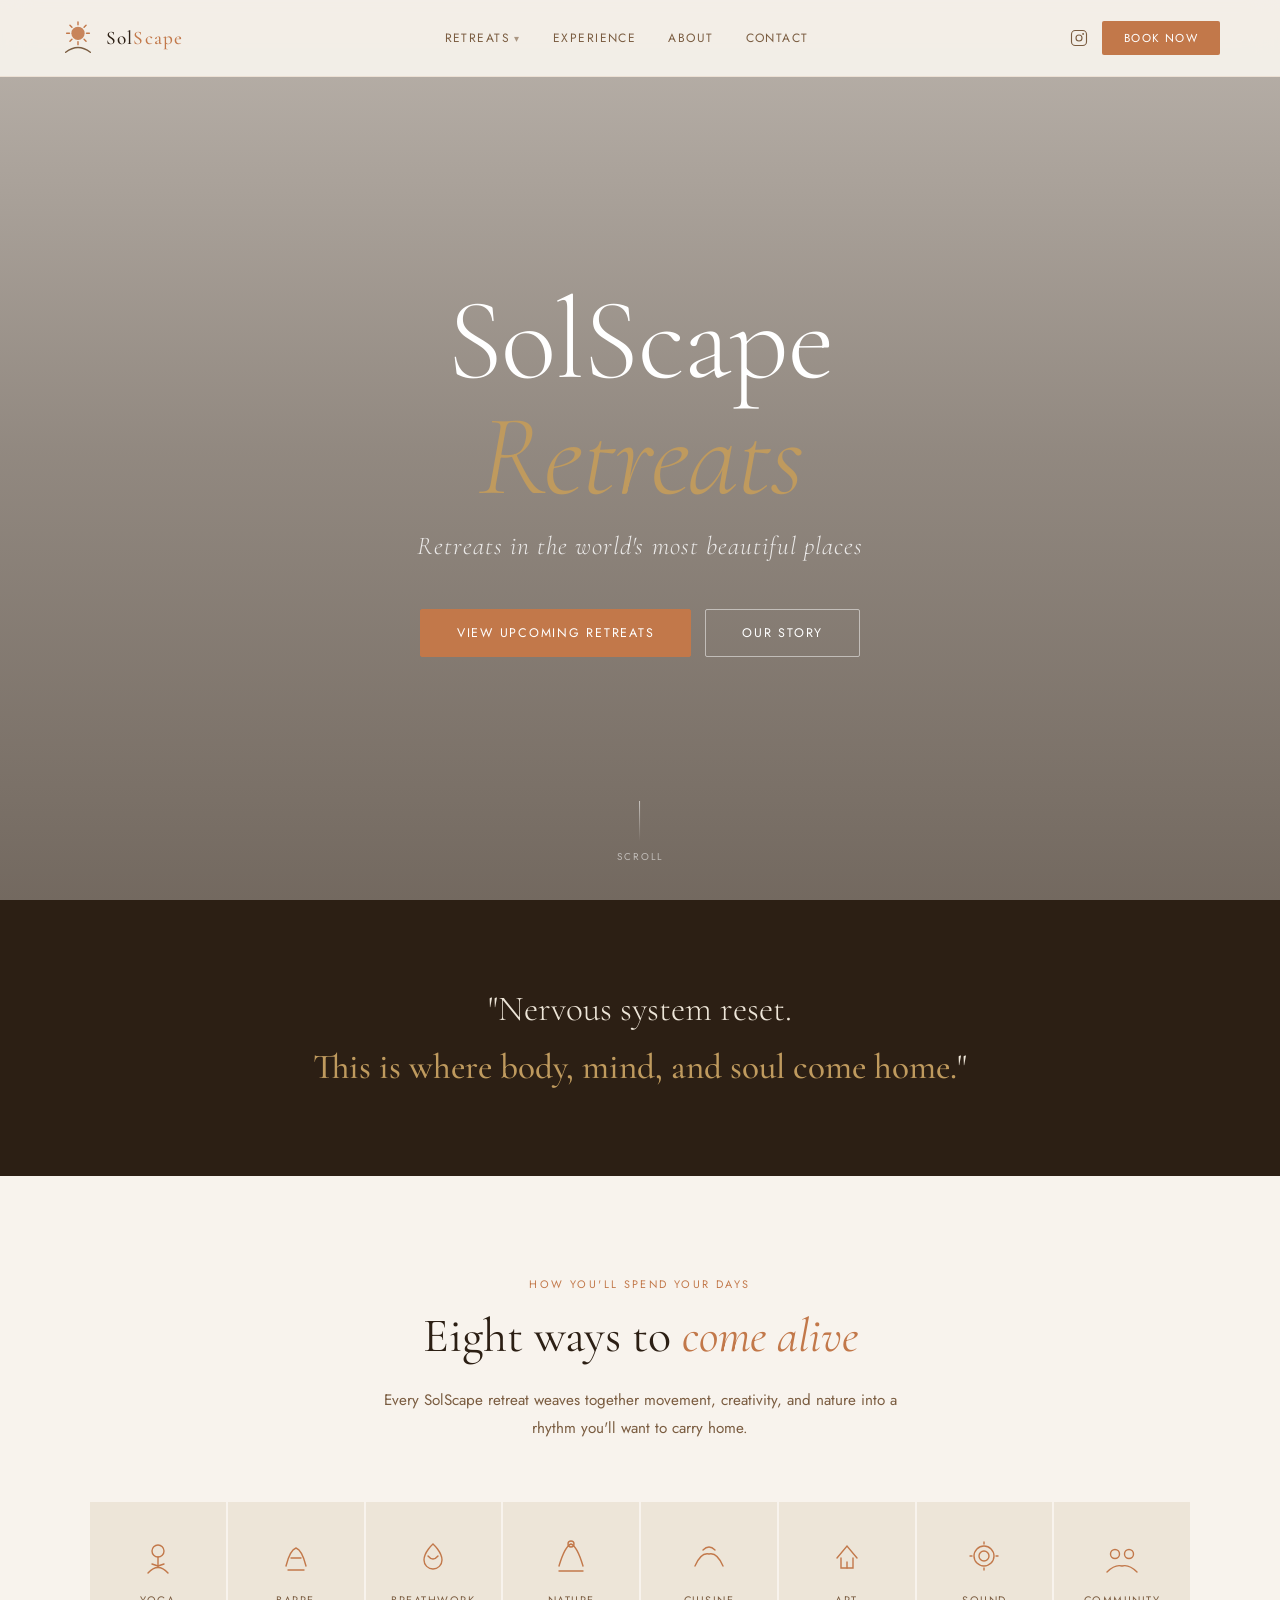
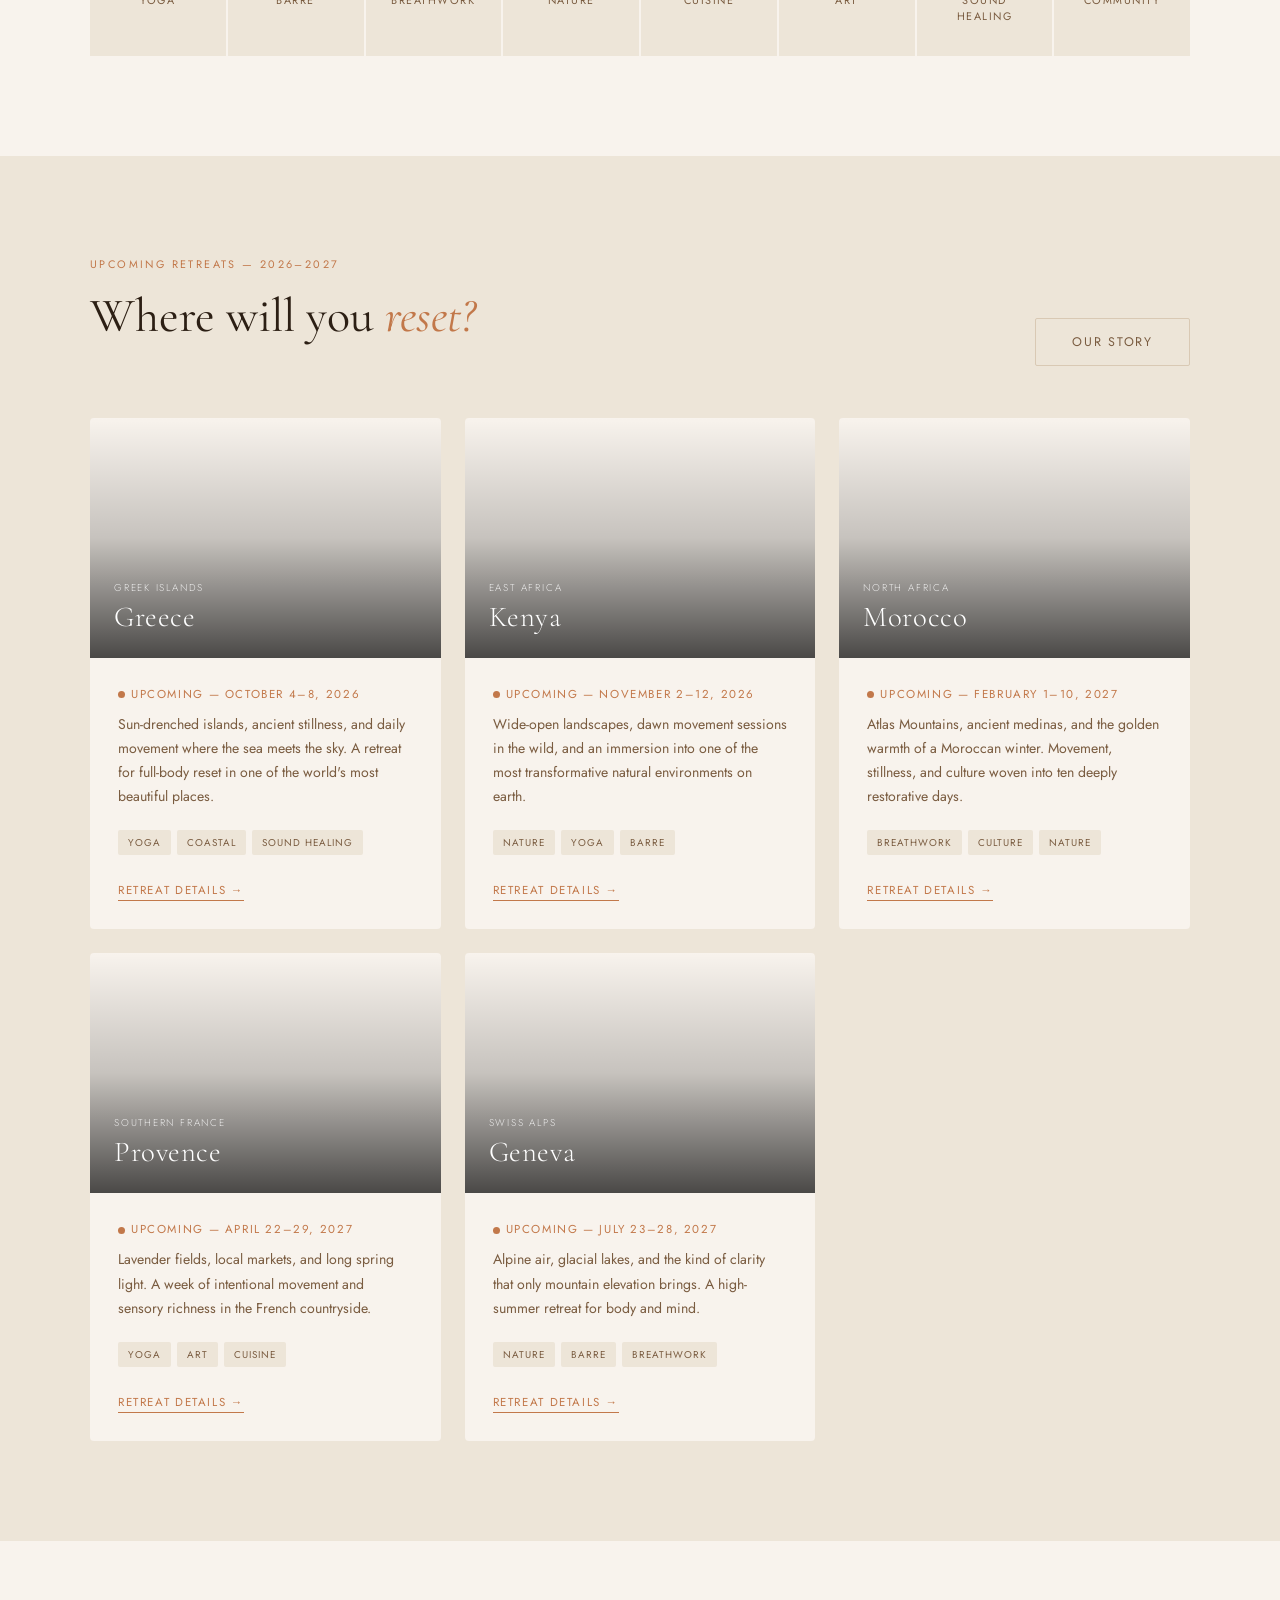
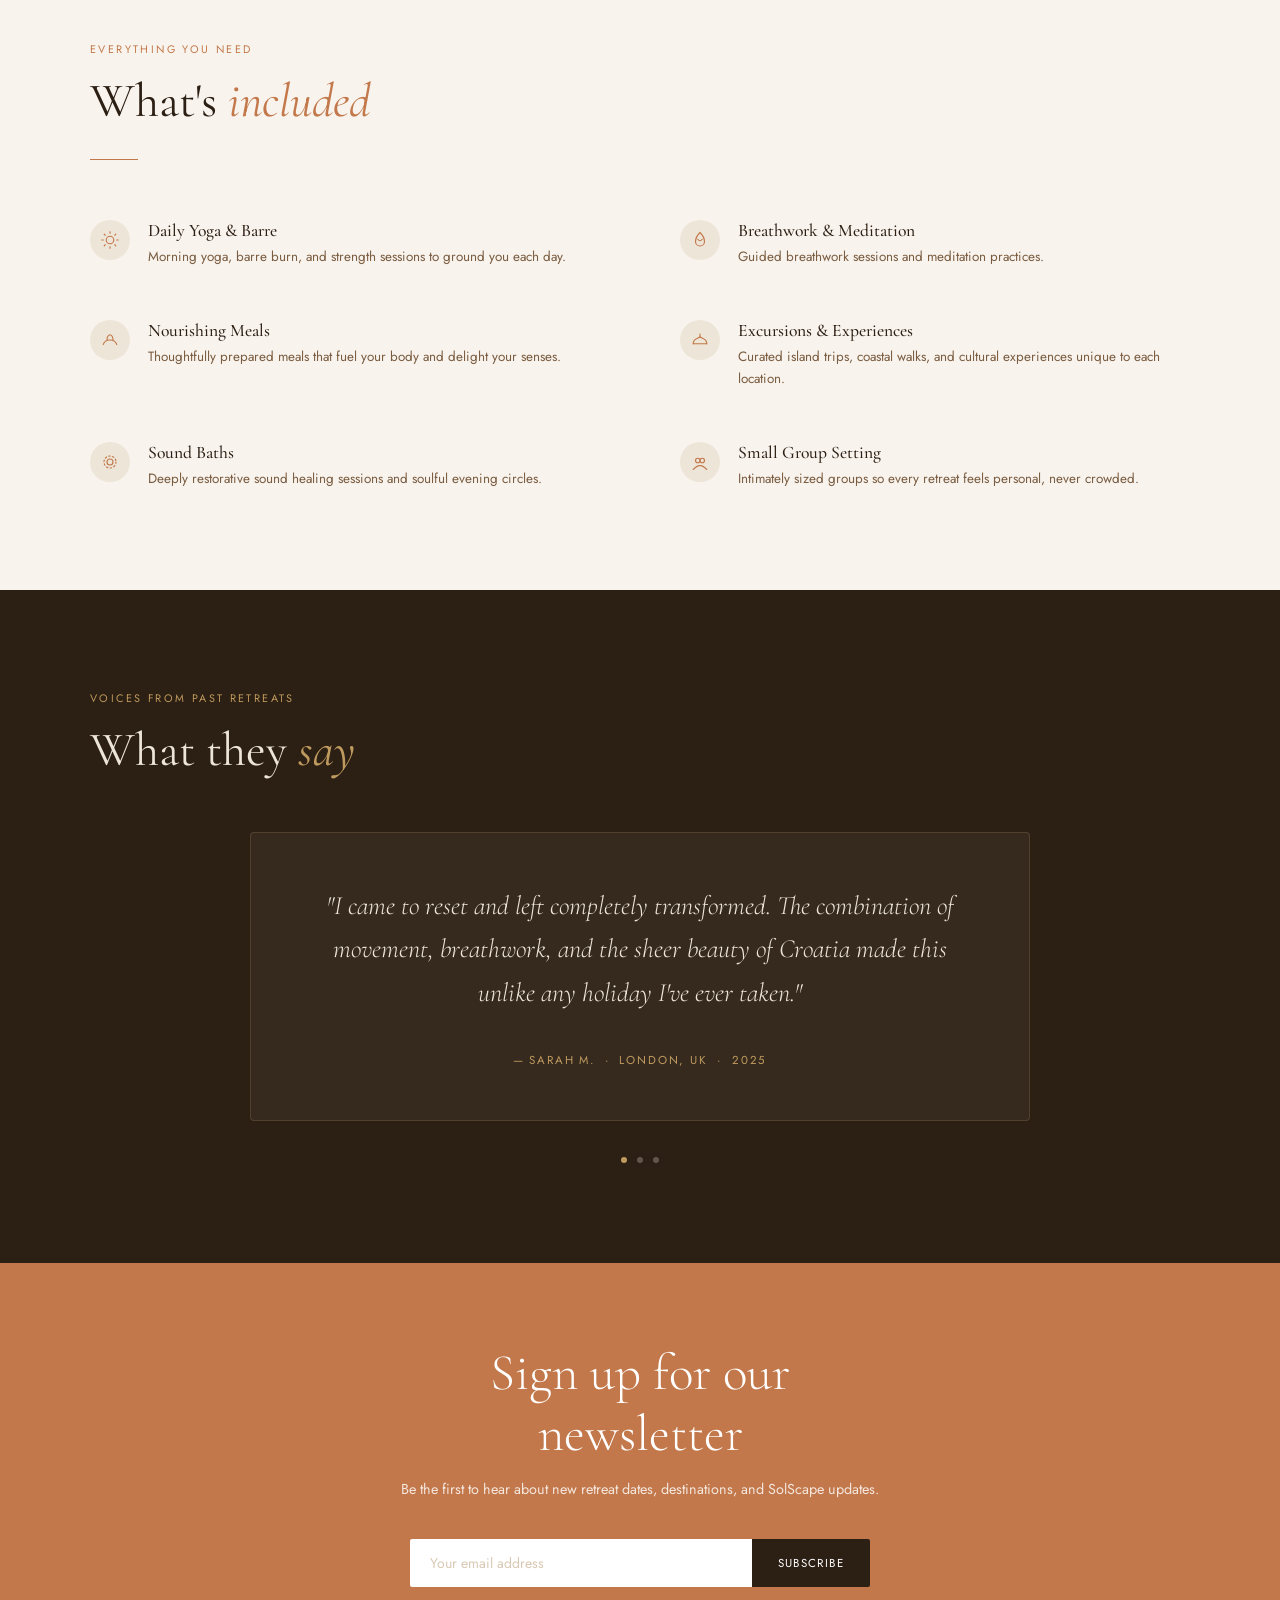
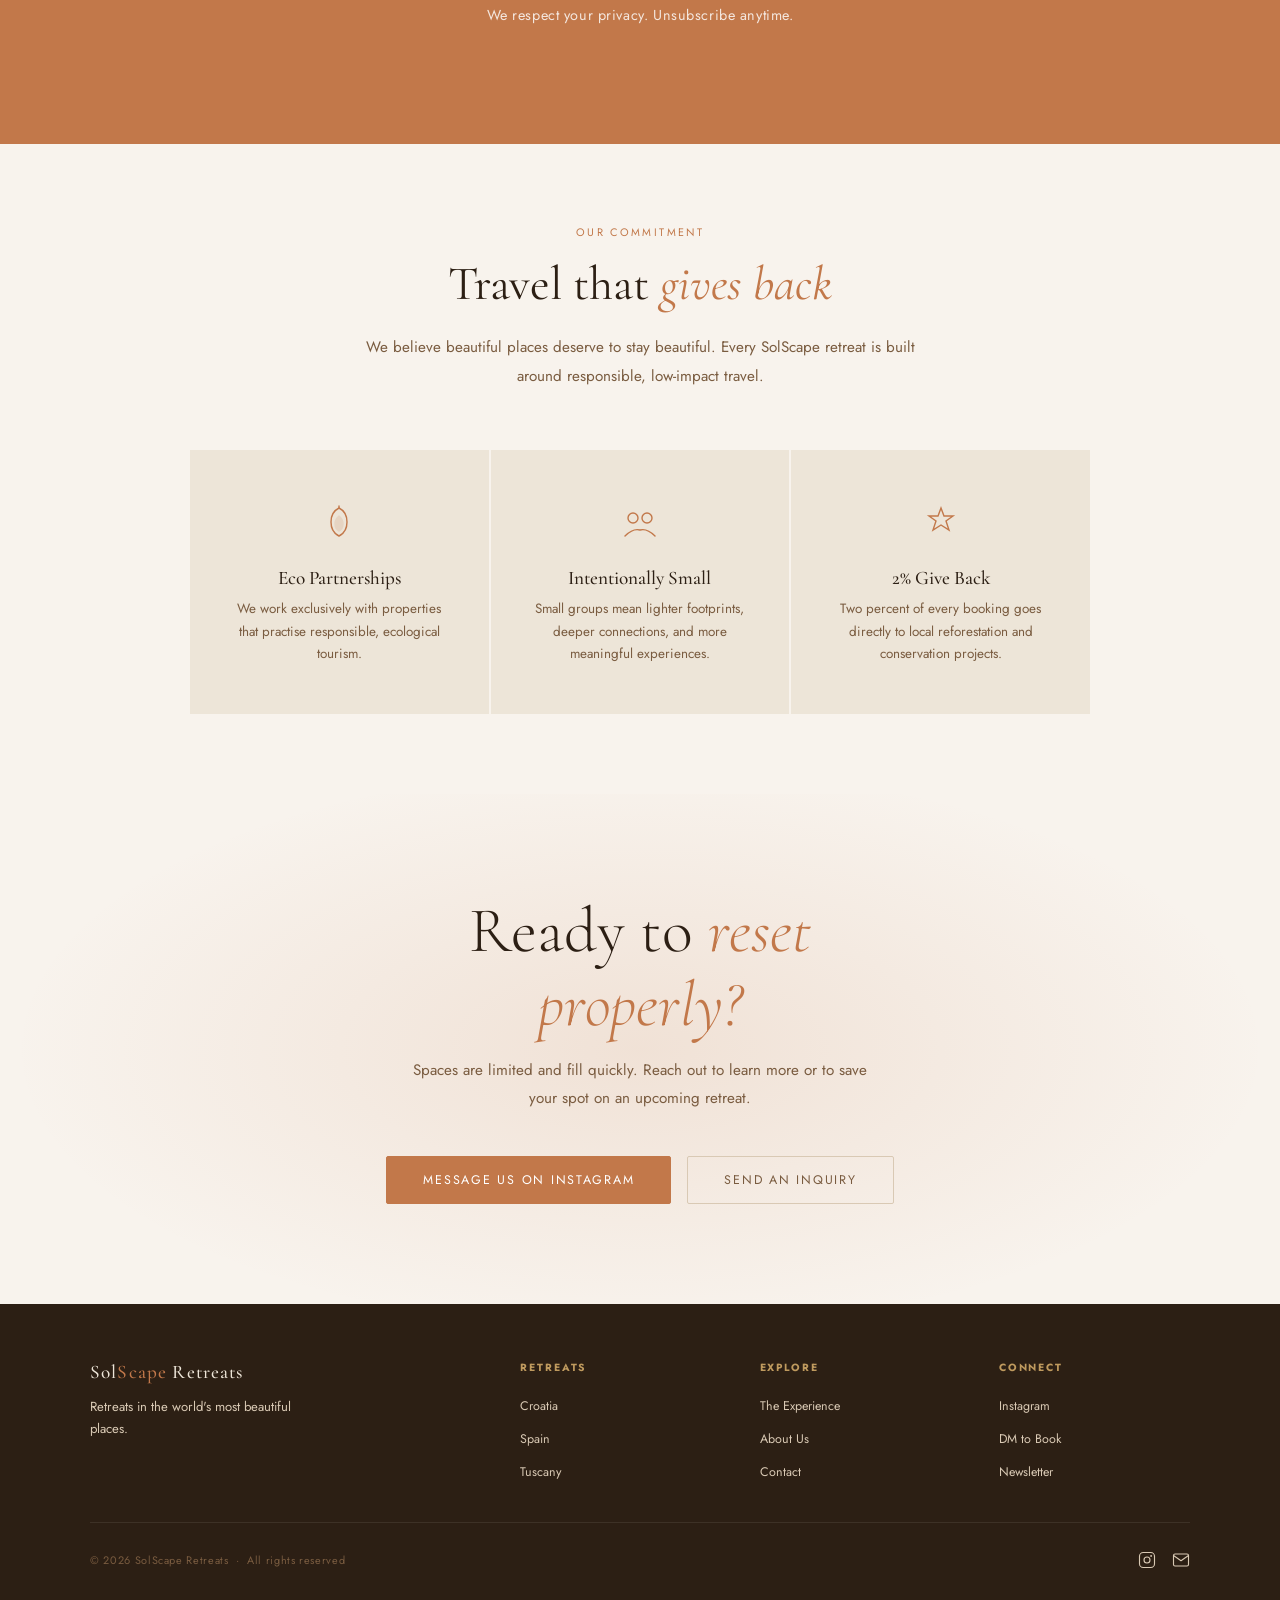
==== commit 9003167b: "Content updates — new retreats, branding, experience page - Hero rebranded to SolScape Retreats, rem" ====
--- a/index.html
+++ b/index.html
@@ -3,8 +3,8 @@
 <head>
   <meta charset="UTF-8">
   <meta name="viewport" content="width=device-width, initial-scale=1.0">
-  <title>SolScape Retreats — Movement, Art & Magic</title>
-  <meta name="description" content="Small-group retreats combining yoga, barre, breathwork, and art in the world's most beautiful places. Croatia, Spain, Tuscany.">
+  <title>SolScape Retreats</title>
+  <meta name="description" content="Retreats combining yoga, barre, breathwork, and movement in the world's most beautiful places.">
   <link rel="preconnect" href="https://fonts.googleapis.com">
   <link href="https://fonts.googleapis.com/css2?family=Cormorant+Garamond:ital,wght@0,300;0,400;0,500;0,600;1,300;1,400&family=Jost:wght@300;400;500&display=swap" rel="stylesheet">
   <link rel="stylesheet" href="css/styles.css">
@@ -83,9 +83,8 @@
     <div class="hero-bg" style="background-image: url('https://images.unsplash.com/photo-1506126613408-eca07ce68773?auto=format&fit=crop&w=1920&q=80');"></div>
     <div class="hero-overlay"></div>
     <div class="hero-content">
-      <p class="hero-eyebrow">Small groups &nbsp;·&nbsp; Intentional rhythm &nbsp;·&nbsp; Space to reset</p>
-      <h1>Movement,<br><em>Art &amp; Magic</em></h1>
-      <p class="hero-tagline">Small-group retreats in the world's most beautiful places</p>
+      <h1>SolScape<br><em>Retreats</em></h1>
+      <p class="hero-tagline">Retreats in the world's most beautiful places</p>
       <div class="hero-actions">
         <a href="#retreats" class="btn btn-primary">View Upcoming Retreats</a>
         <a href="about.html" class="btn btn-ghost">Our Story</a>
@@ -100,9 +99,8 @@
   <!-- MANIFESTO -->
   <div class="manifesto">
     <p class="manifesto-text">
-      "Small group. <strong>Structured movement.</strong> Intentional rhythm.
-      <strong>Space to reset properly.</strong><br>
-      This is where body, mind, and soul come home."
+      "Nervous system reset.<br>
+      <strong>This is where body, mind, and soul come home.</strong>"
     </p>
   </div>
 
@@ -168,7 +166,7 @@
               <path d="M14 12 Q20 6 26 12"/>
             </svg>
           </div>
-          <span>Coastal</span>
+          <span>Cuisine</span>
         </div>
 
         <div class="cat-tile">
@@ -216,7 +214,7 @@
     <div class="container">
       <div class="retreats-header">
         <div>
-          <p class="section-label">Upcoming Retreats — 2026</p>
+          <p class="section-label">Upcoming Retreats — 2026–2027</p>
           <h2 class="section-title">Where will you <em>reset?</em></h2>
         </div>
         <a href="about.html" class="btn btn-outline">Our Story</a>
@@ -224,60 +222,97 @@
       <div class="retreat-cards">
 
         <div class="card">
-          <div class="card-banner" style="background-image: url('https://images.unsplash.com/photo-1555990793-da11153b2473?auto=format&fit=crop&w=1200&q=80');">
+          <div class="card-banner" style="background-image: url('https://images.unsplash.com/photo-1533105079780-92b9be482077?auto=format&fit=crop&w=1200&q=80');">
             <div class="card-location">
-              <small>Adriatic Coast</small>
-              Croatia
+              <small>Greek Islands</small>
+              Greece
             </div>
           </div>
           <div class="card-body">
-            <p class="card-dates"><span class="card-status-dot"></span>Upcoming — May 10–15, 2026</p>
-            <p class="card-desc">Cavtat's crystal-clear waters, coastal walks along the Adriatic, island excursions, and daily movement under the Mediterranean sun.</p>
+            <p class="card-dates"><span class="card-status-dot"></span>Upcoming — October 4–8, 2026</p>
+            <p class="card-desc">Sun-drenched islands, ancient stillness, and daily movement where the sea meets the sky. A retreat for full-body reset in one of the world's most beautiful places.</p>
             <div class="card-tags">
               <span class="tag">Yoga</span>
               <span class="tag">Coastal</span>
-              <span class="tag">Sound Bath</span>
-              <span class="tag">Spa Access</span>
-            </div>
-            <a href="retreats/croatia.html" class="card-link">Retreat details →</a>
+              <span class="tag">Sound Healing</span>
+            </div>
+            <span class="card-link">Retreat details →</span>
           </div>
         </div>
 
         <div class="card">
-          <div class="card-banner" style="background-image: url('https://images.unsplash.com/photo-1558618666-fcd25c85cd64?auto=format&fit=crop&w=1200&q=80');">
+          <div class="card-banner" style="background-image: url('https://images.unsplash.com/photo-1523805009345-7448845a9e53?auto=format&fit=crop&w=1200&q=80');">
             <div class="card-location">
-              <small>Catalonia</small>
-              Spain
+              <small>East Africa</small>
+              Kenya
             </div>
           </div>
           <div class="card-body">
-            <p class="card-dates" style="color: var(--mocha);">Season One Complete · Returning 2026</p>
-            <p class="card-desc">Figueres and beyond — culture, art, movement, and a visit to the iconic Dalí museum woven into a week of intentional reset.</p>
+            <p class="card-dates"><span class="card-status-dot"></span>Upcoming — November 2–12, 2026</p>
+            <p class="card-desc">Wide-open landscapes, dawn movement sessions in the wild, and an immersion into one of the most transformative natural environments on earth.</p>
             <div class="card-tags">
-              <span class="tag">Art</span>
+              <span class="tag">Nature</span>
+              <span class="tag">Yoga</span>
+              <span class="tag">Barre</span>
+            </div>
+            <span class="card-link">Retreat details →</span>
+          </div>
+        </div>
+
+        <div class="card">
+          <div class="card-banner" style="background-image: url('https://images.unsplash.com/photo-1539020140153-e479b8c22e70?auto=format&fit=crop&w=1200&q=80');">
+            <div class="card-location">
+              <small>North Africa</small>
+              Morocco
+            </div>
+          </div>
+          <div class="card-body">
+            <p class="card-dates"><span class="card-status-dot"></span>Upcoming — February 1–10, 2027</p>
+            <p class="card-desc">Atlas Mountains, ancient medinas, and the golden warmth of a Moroccan winter. Movement, stillness, and culture woven into ten deeply restorative days.</p>
+            <div class="card-tags">
               <span class="tag">Breathwork</span>
               <span class="tag">Culture</span>
-            </div>
-            <a href="retreats/spain.html" class="card-link">Retreat details →</a>
+              <span class="tag">Nature</span>
+            </div>
+            <span class="card-link">Retreat details →</span>
           </div>
         </div>
 
         <div class="card">
-          <div class="card-banner" style="background-image: url('https://images.unsplash.com/photo-1523531294919-4bcd7c65624d?auto=format&fit=crop&w=1200&q=80');">
+          <div class="card-banner" style="background-image: url('https://images.unsplash.com/photo-1596273501083-dde23c3e2e40?auto=format&fit=crop&w=1200&q=80');">
             <div class="card-location">
-              <small>Central Italy</small>
-              Tuscany
+              <small>Southern France</small>
+              Provence
             </div>
           </div>
           <div class="card-body">
-            <p class="card-dates" style="color: var(--mocha);">Season One Complete · Returning 2026</p>
-            <p class="card-desc">Rolling hills, vineyards, and golden light. A Tuscan retreat where stillness met structured movement — and we're bringing it back.</p>
+            <p class="card-dates"><span class="card-status-dot"></span>Upcoming — April 22–29, 2027</p>
+            <p class="card-desc">Lavender fields, local markets, and long spring light. A week of intentional movement and sensory richness in the French countryside.</p>
             <div class="card-tags">
-              <span class="tag">Meditation</span>
+              <span class="tag">Yoga</span>
+              <span class="tag">Art</span>
+              <span class="tag">Cuisine</span>
+            </div>
+            <span class="card-link">Retreat details →</span>
+          </div>
+        </div>
+
+        <div class="card">
+          <div class="card-banner" style="background-image: url('https://images.unsplash.com/photo-1549887534-1541e9326642?auto=format&fit=crop&w=1200&q=80');">
+            <div class="card-location">
+              <small>Swiss Alps</small>
+              Geneva
+            </div>
+          </div>
+          <div class="card-body">
+            <p class="card-dates"><span class="card-status-dot"></span>Upcoming — July 23–28, 2027</p>
+            <p class="card-desc">Alpine air, glacial lakes, and the kind of clarity that only mountain elevation brings. A high-summer retreat for body and mind.</p>
+            <div class="card-tags">
+              <span class="tag">Nature</span>
               <span class="tag">Barre</span>
-              <span class="tag">Nature</span>
-            </div>
-            <a href="retreats/tuscany.html" class="card-link">Retreat details →</a>
+              <span class="tag">Breathwork</span>
+            </div>
+            <span class="card-link">Retreat details →</span>
           </div>
         </div>
 
@@ -308,7 +343,7 @@
             </svg>
           </div>
           <div>
-            <h4>Daily Yoga &amp; Movement</h4>
+            <h4>Daily Yoga &amp; Barre</h4>
             <p>Morning yoga, barre burn, and strength sessions to ground you each day.</p>
           </div>
         </div>
@@ -322,7 +357,7 @@
           </div>
           <div>
             <h4>Breathwork &amp; Meditation</h4>
-            <p>Guided breathwork sessions and meditation practices led by Nada and Samantha.</p>
+            <p>Guided breathwork sessions and meditation practices.</p>
           </div>
         </div>
 
@@ -425,14 +460,14 @@
 
   <!-- NEWSLETTER -->
   <section class="newsletter">
-    <h2>Get €50 off your<br>first retreat</h2>
-    <p>Sign up for our newsletter and receive an exclusive discount code — plus first access to new dates and destinations.</p>
+    <h2>Sign up for our<br>newsletter</h2>
+    <p>Be the first to hear about new retreat dates, destinations, and SolScape updates.</p>
     <form class="newsletter-form" novalidate>
       <input type="email" placeholder="Your email address" required>
-      <button type="submit">Claim Discount</button>
+      <button type="submit">Subscribe</button>
     </form>
     <p class="newsletter-fine">We respect your privacy. Unsubscribe anytime.</p>
-    <p class="newsletter-success">Check your inbox — your discount code is on its way ✦</p>
+    <p class="newsletter-success">You're on the list — we'll be in touch ✦</p>
   </section>
 
   <!-- SUSTAINABILITY -->
@@ -489,7 +524,7 @@
     <p>Spaces are limited and fill quickly. Reach out to learn more or to save your spot on an upcoming retreat.</p>
     <div style="display:flex; gap:16px; justify-content:center; flex-wrap:wrap;">
       <a href="https://ig.me/m/solscape_retreats" target="_blank" class="btn btn-primary">Message Us on Instagram</a>
-      <a href="contact.html" class="btn btn-outline">Send an Enquiry</a>
+      <a href="mailto:soulscape@gmail.com" class="btn btn-outline">Send an Inquiry</a>
     </div>
   </section>
 
@@ -498,7 +533,7 @@
     <div class="footer-inner">
       <div class="footer-brand">
         <span class="footer-logo">Sol<span>Scape</span> Retreats</span>
-        <p class="footer-tagline">Movement, Art &amp; Magic. Small-group retreats in the world's most beautiful places.</p>
+        <p class="footer-tagline">Retreats in the world's most beautiful places.</p>
       </div>
       <div class="footer-col">
         <h5>Retreats</h5>
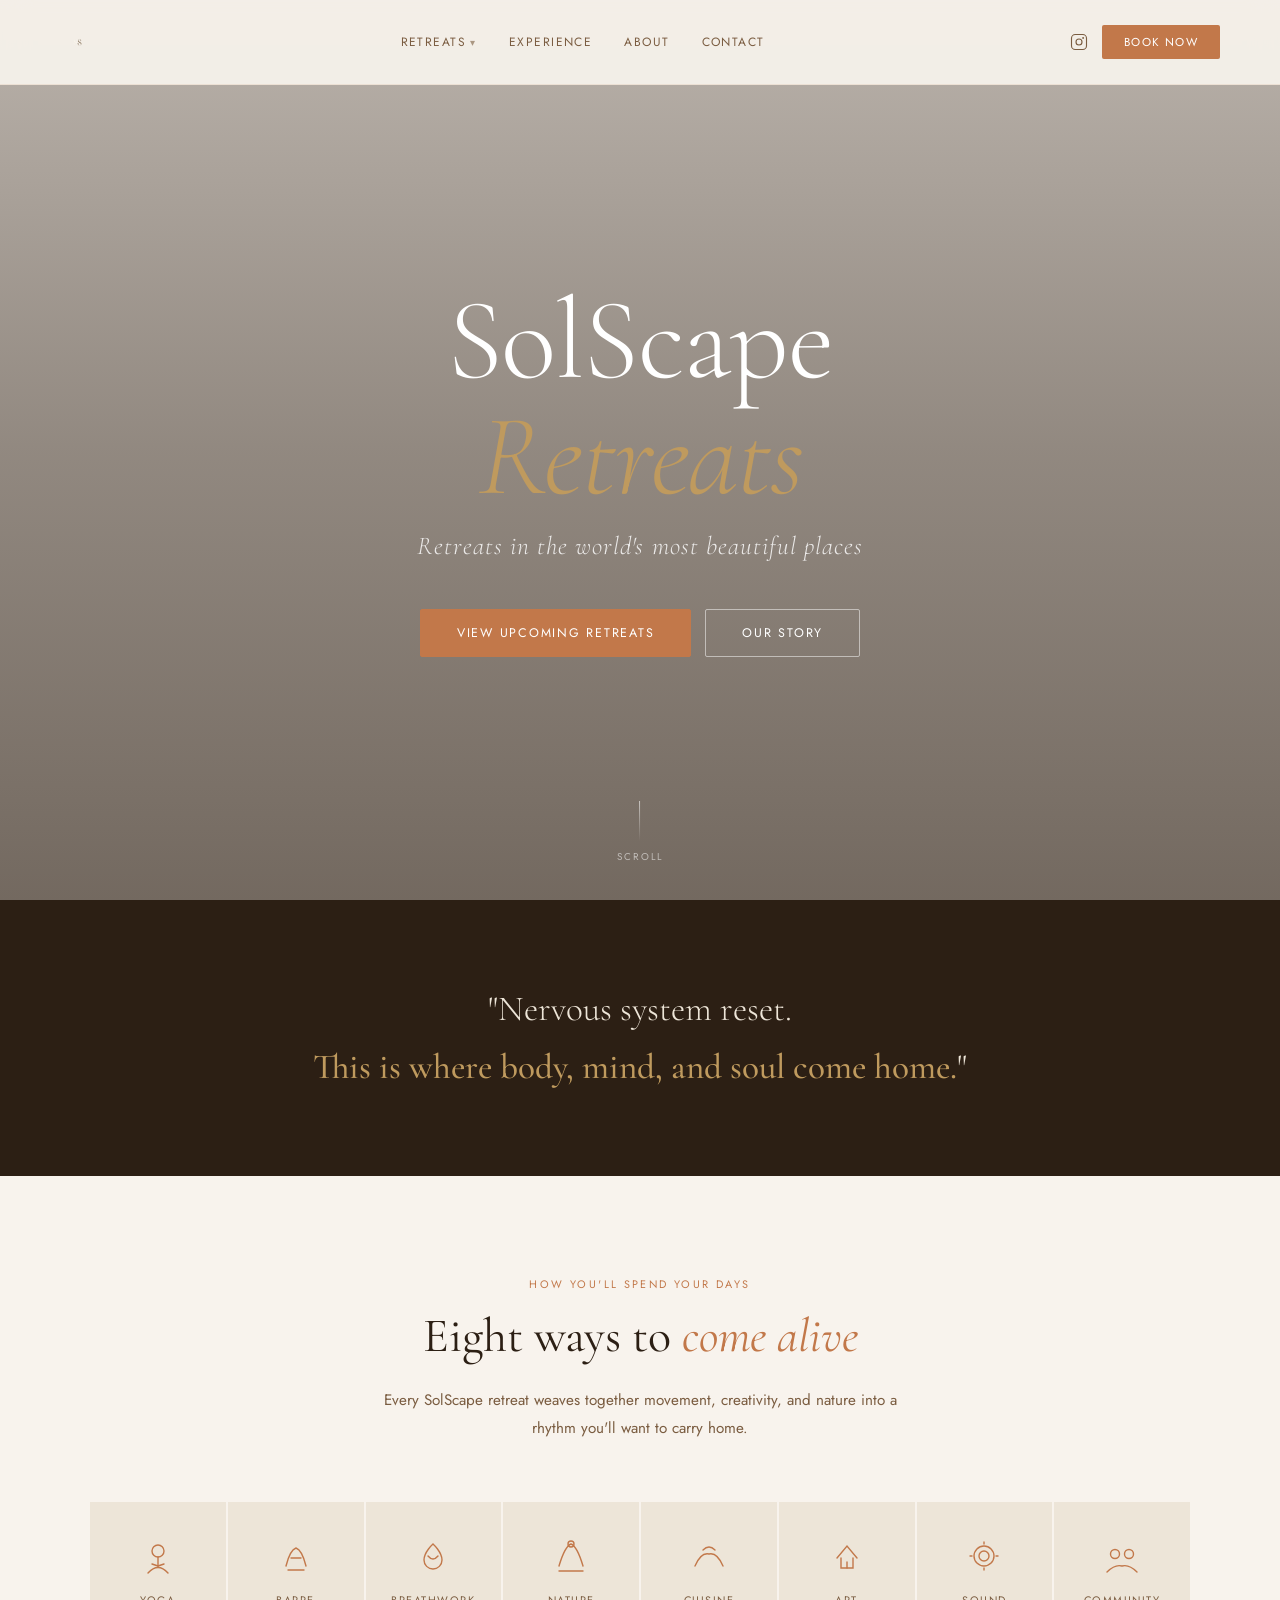
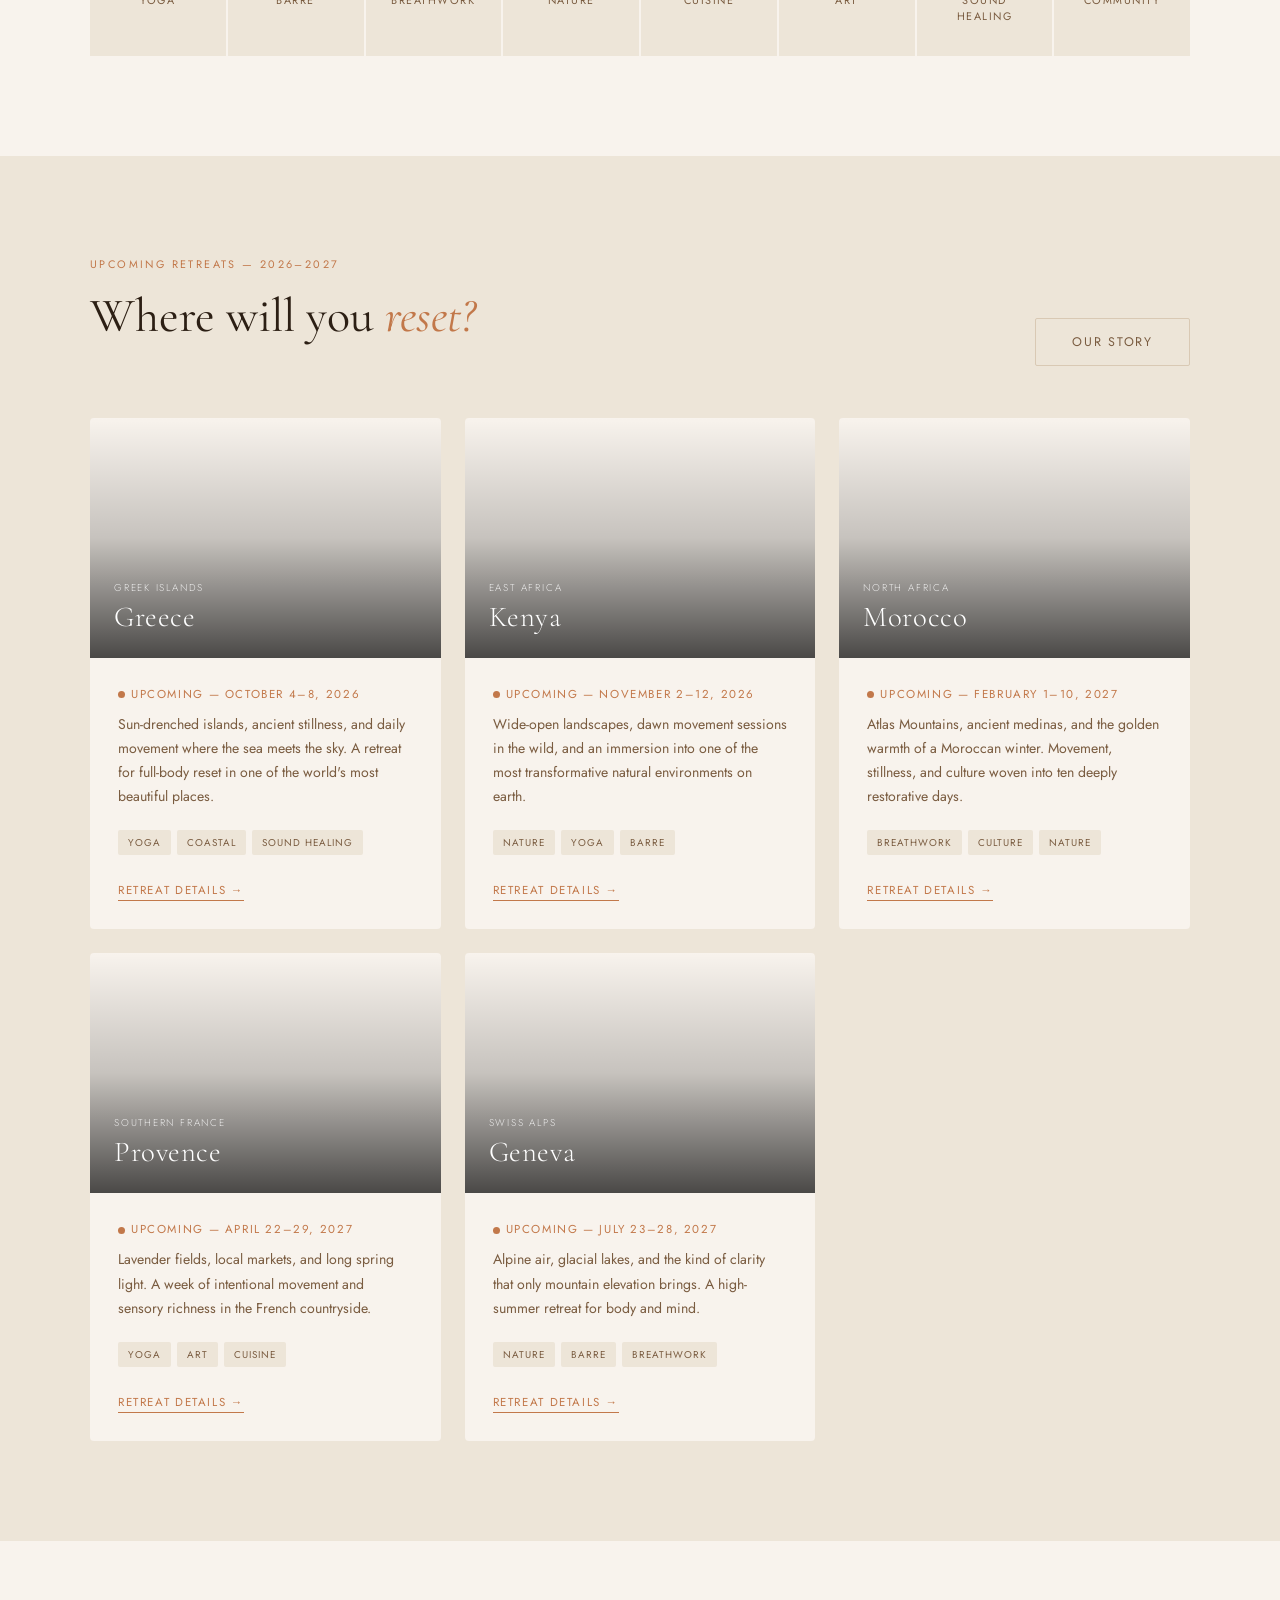
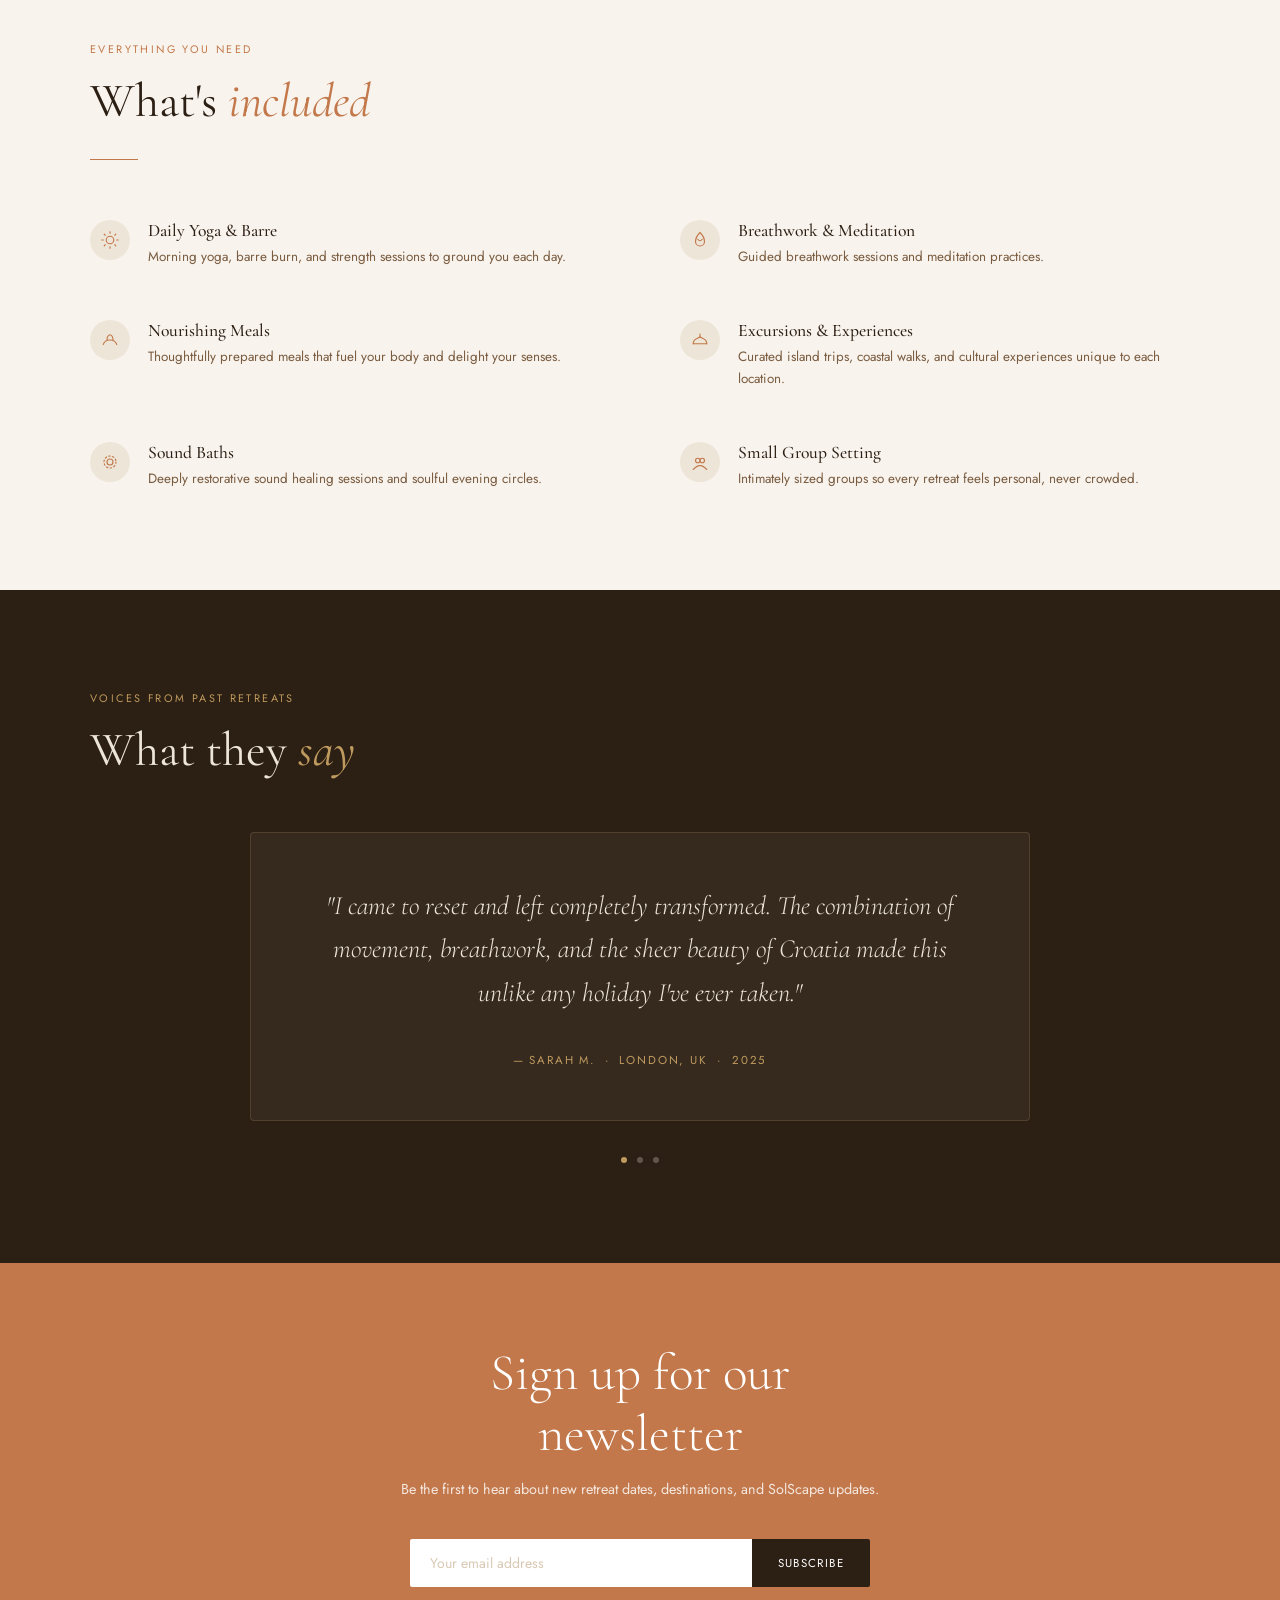
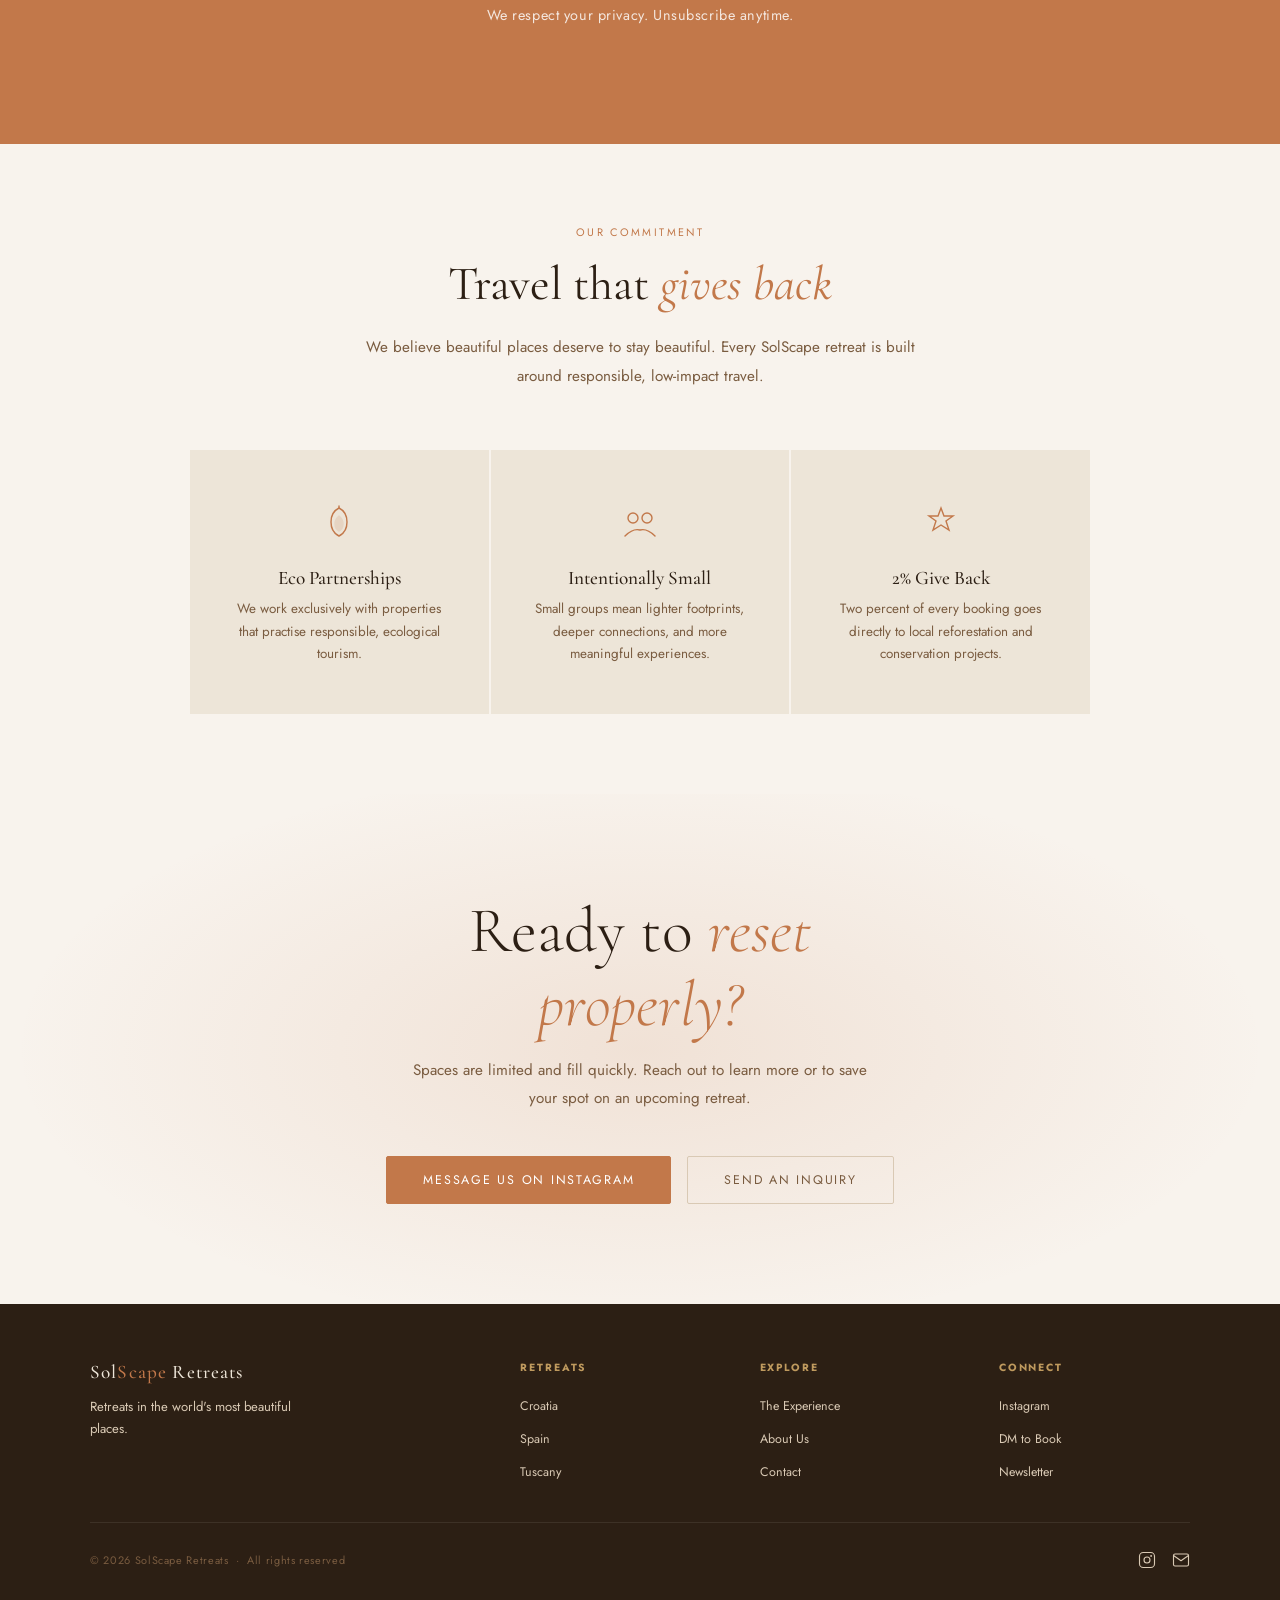
==== commit 532fe184: "Add logo image, wire email, Netlify Forms on contact - Replaced SVG nav logo with Solscape logo 5.pn" ====
--- a/index.html
+++ b/index.html
@@ -14,19 +14,7 @@
   <!-- NAV -->
   <nav>
     <a href="index.html" class="logo">
-      <svg class="logo-mark" viewBox="0 0 38 38" fill="none" xmlns="http://www.w3.org/2000/svg">
-        <circle cx="19" cy="14" r="7" fill="#C2784A" opacity="0.9"/>
-        <line x1="19" y1="2" x2="19" y2="5" stroke="#C2784A" stroke-width="1.5" stroke-linecap="round"/>
-        <line x1="19" y1="23" x2="19" y2="26" stroke="#C2784A" stroke-width="1.5" stroke-linecap="round"/>
-        <line x1="7" y1="14" x2="10" y2="14" stroke="#C2784A" stroke-width="1.5" stroke-linecap="round"/>
-        <line x1="28" y1="14" x2="31" y2="14" stroke="#C2784A" stroke-width="1.5" stroke-linecap="round"/>
-        <line x1="10.5" y1="5.5" x2="12.6" y2="7.6" stroke="#C2784A" stroke-width="1.5" stroke-linecap="round"/>
-        <line x1="25.4" y1="20.4" x2="27.5" y2="22.5" stroke="#C2784A" stroke-width="1.5" stroke-linecap="round"/>
-        <line x1="27.5" y1="5.5" x2="25.4" y2="7.6" stroke="#C2784A" stroke-width="1.5" stroke-linecap="round"/>
-        <line x1="12.6" y1="20.4" x2="10.5" y2="22.5" stroke="#C2784A" stroke-width="1.5" stroke-linecap="round"/>
-        <path d="M6 34 Q19 24 32 34" stroke="#7A5C40" stroke-width="1.5" stroke-linecap="round" fill="none"/>
-      </svg>
-      <span class="logo-text">Sol<span>Scape</span></span>
+      <img src="images/solscape-logo.png" alt="SolScape Retreats" class="logo-img">
     </a>
 
     <ul class="nav-links">
@@ -524,7 +512,7 @@
     <p>Spaces are limited and fill quickly. Reach out to learn more or to save your spot on an upcoming retreat.</p>
     <div style="display:flex; gap:16px; justify-content:center; flex-wrap:wrap;">
       <a href="https://ig.me/m/solscape_retreats" target="_blank" class="btn btn-primary">Message Us on Instagram</a>
-      <a href="mailto:soulscape@gmail.com" class="btn btn-outline">Send an Inquiry</a>
+      <a href="mailto:solscaperetreats@gmail.com" class="btn btn-outline">Send an Inquiry</a>
     </div>
   </section>
 
@@ -570,7 +558,7 @@
             <circle cx="17.5" cy="6.5" r="0.5" fill="currentColor"/>
           </svg>
         </a>
-        <a href="mailto:hello@solscaperetreats.com" aria-label="Email">
+        <a href="mailto:solscaperetreats@gmail.com" aria-label="Email">
           <svg width="18" height="18" viewBox="0 0 24 24" fill="none" stroke="currentColor" stroke-width="1.5" stroke-linecap="round" stroke-linejoin="round">
             <path d="M4 4h16c1.1 0 2 .9 2 2v12c0 1.1-.9 2-2 2H4c-1.1 0-2-.9-2-2V6c0-1.1.9-2 2-2z"/>
             <polyline points="22,6 12,13 2,6"/>
--- a/css/styles.css
+++ b/css/styles.css
@@ -116,6 +116,7 @@
 }
 
 .logo-mark { width: 36px; height: 36px; }
+.logo-img { height: 44px; width: auto; display: block; }
 
 .logo-text {
   font-family: 'Cormorant Garamond', serif;
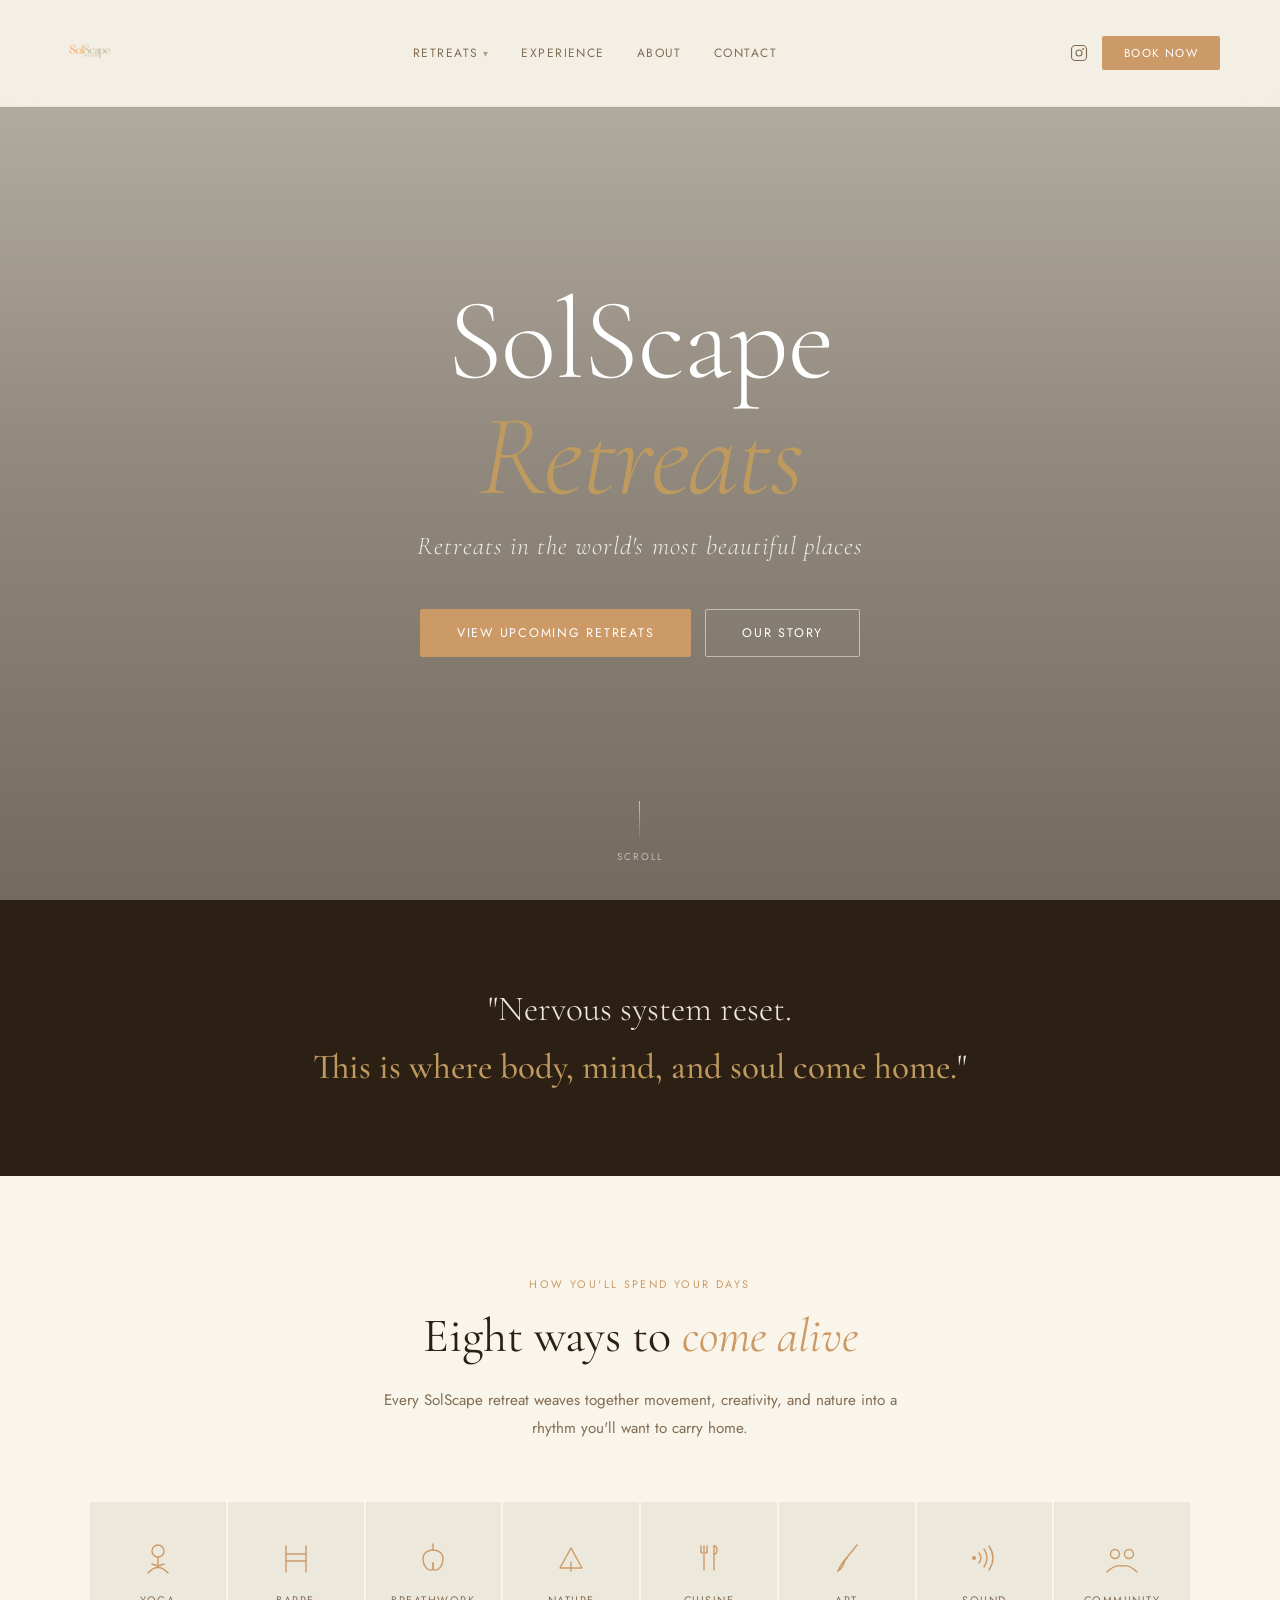
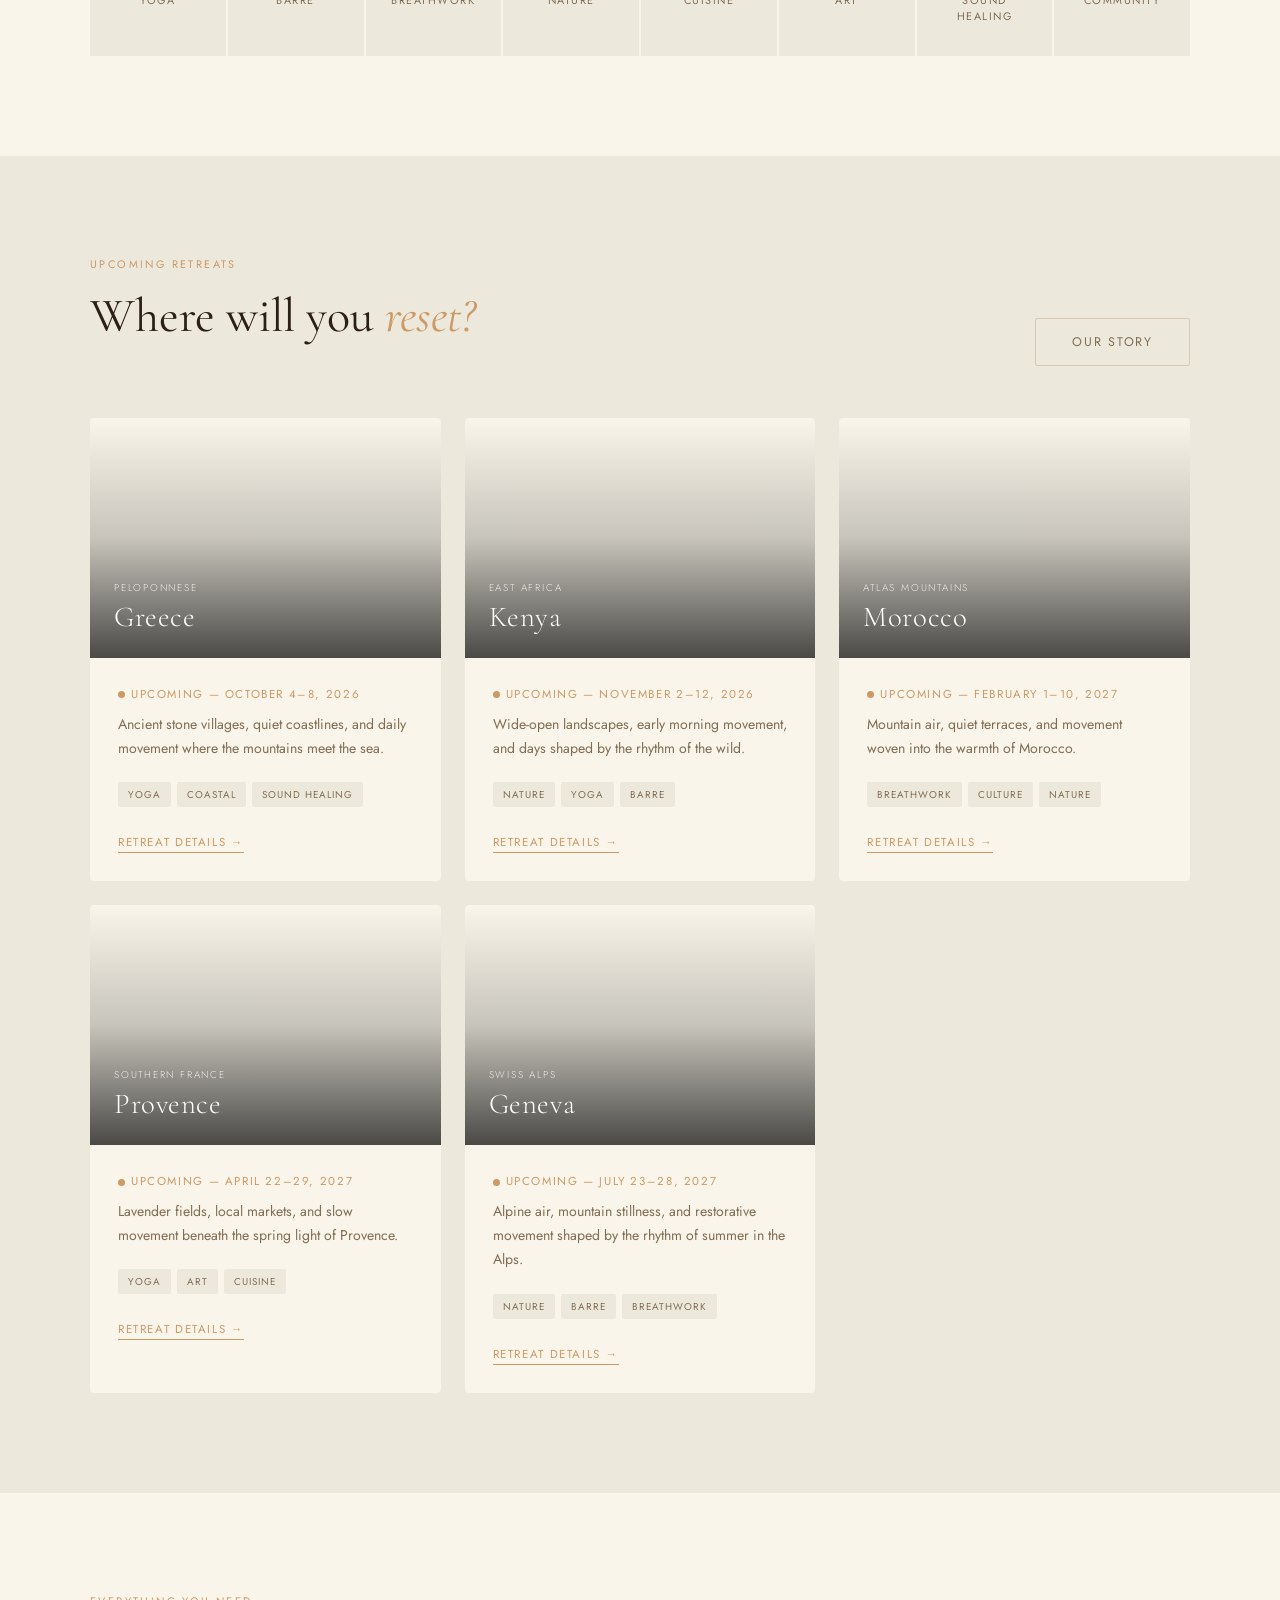
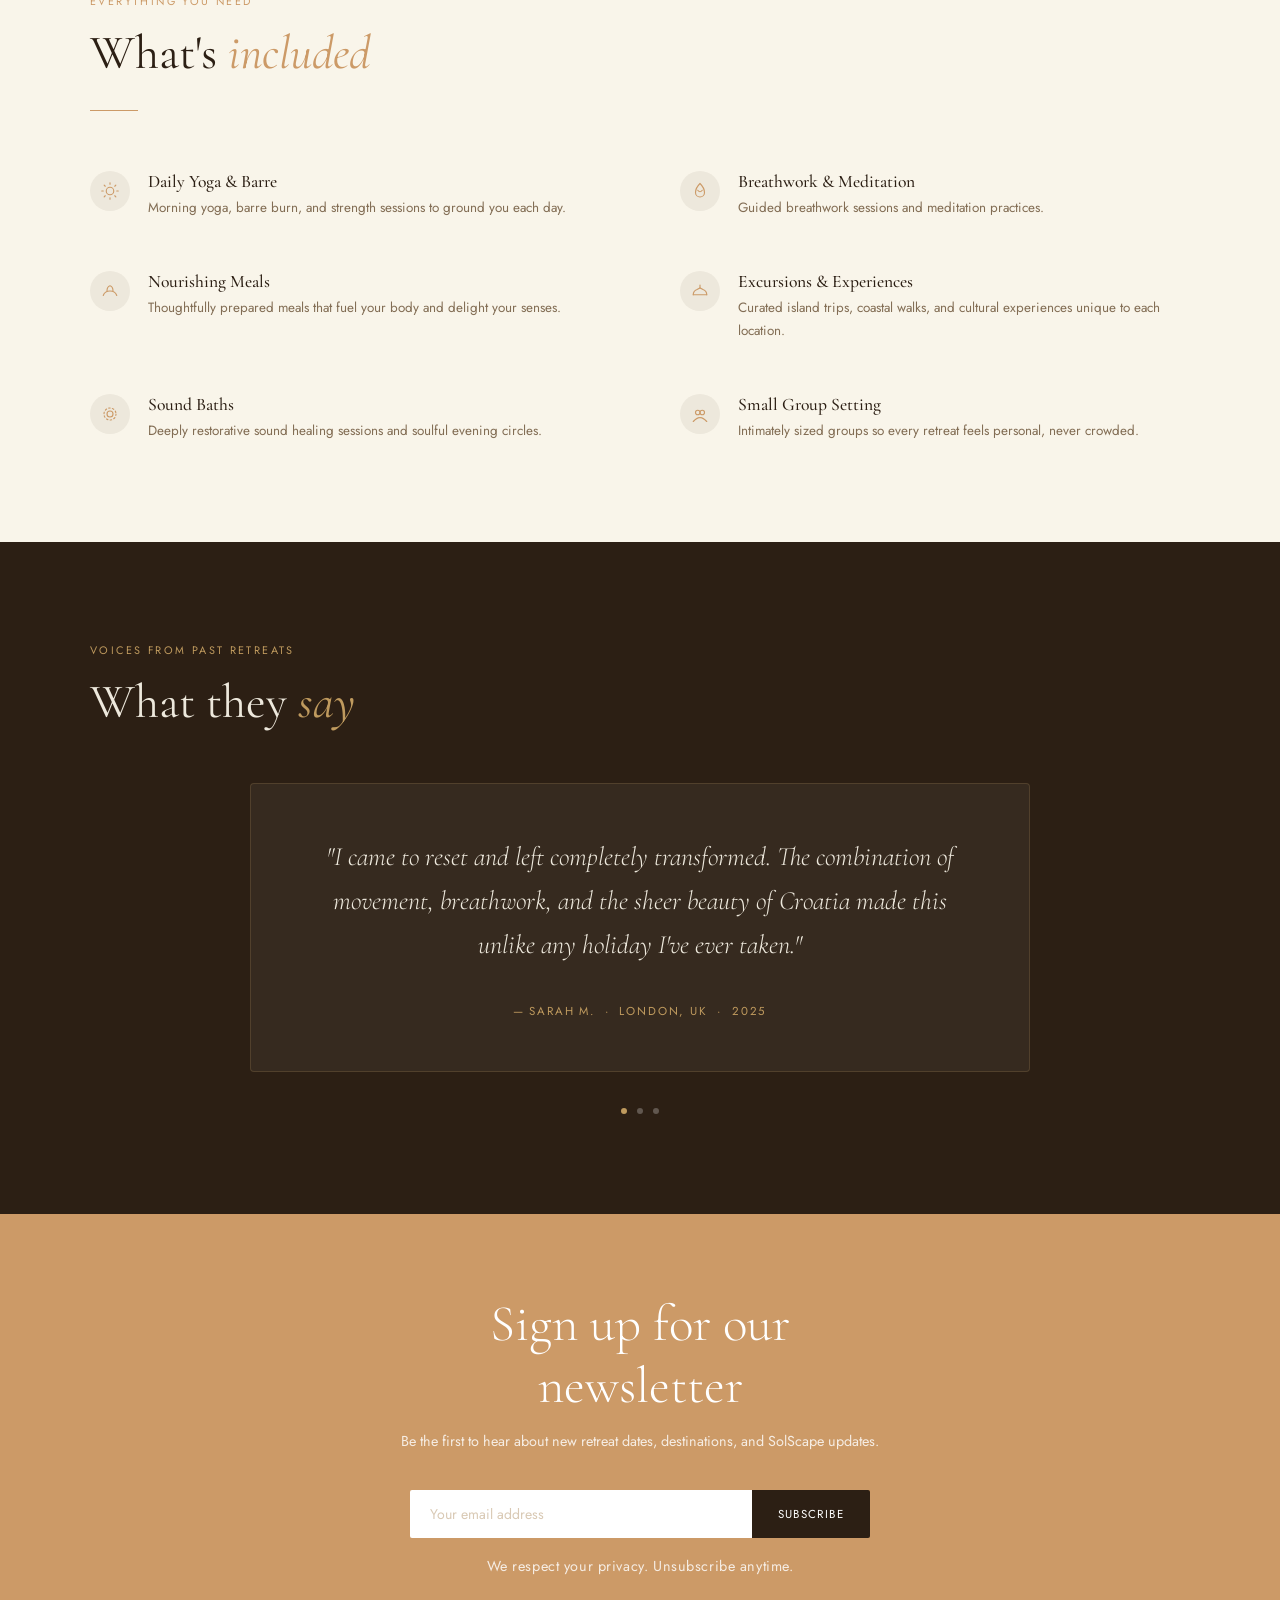
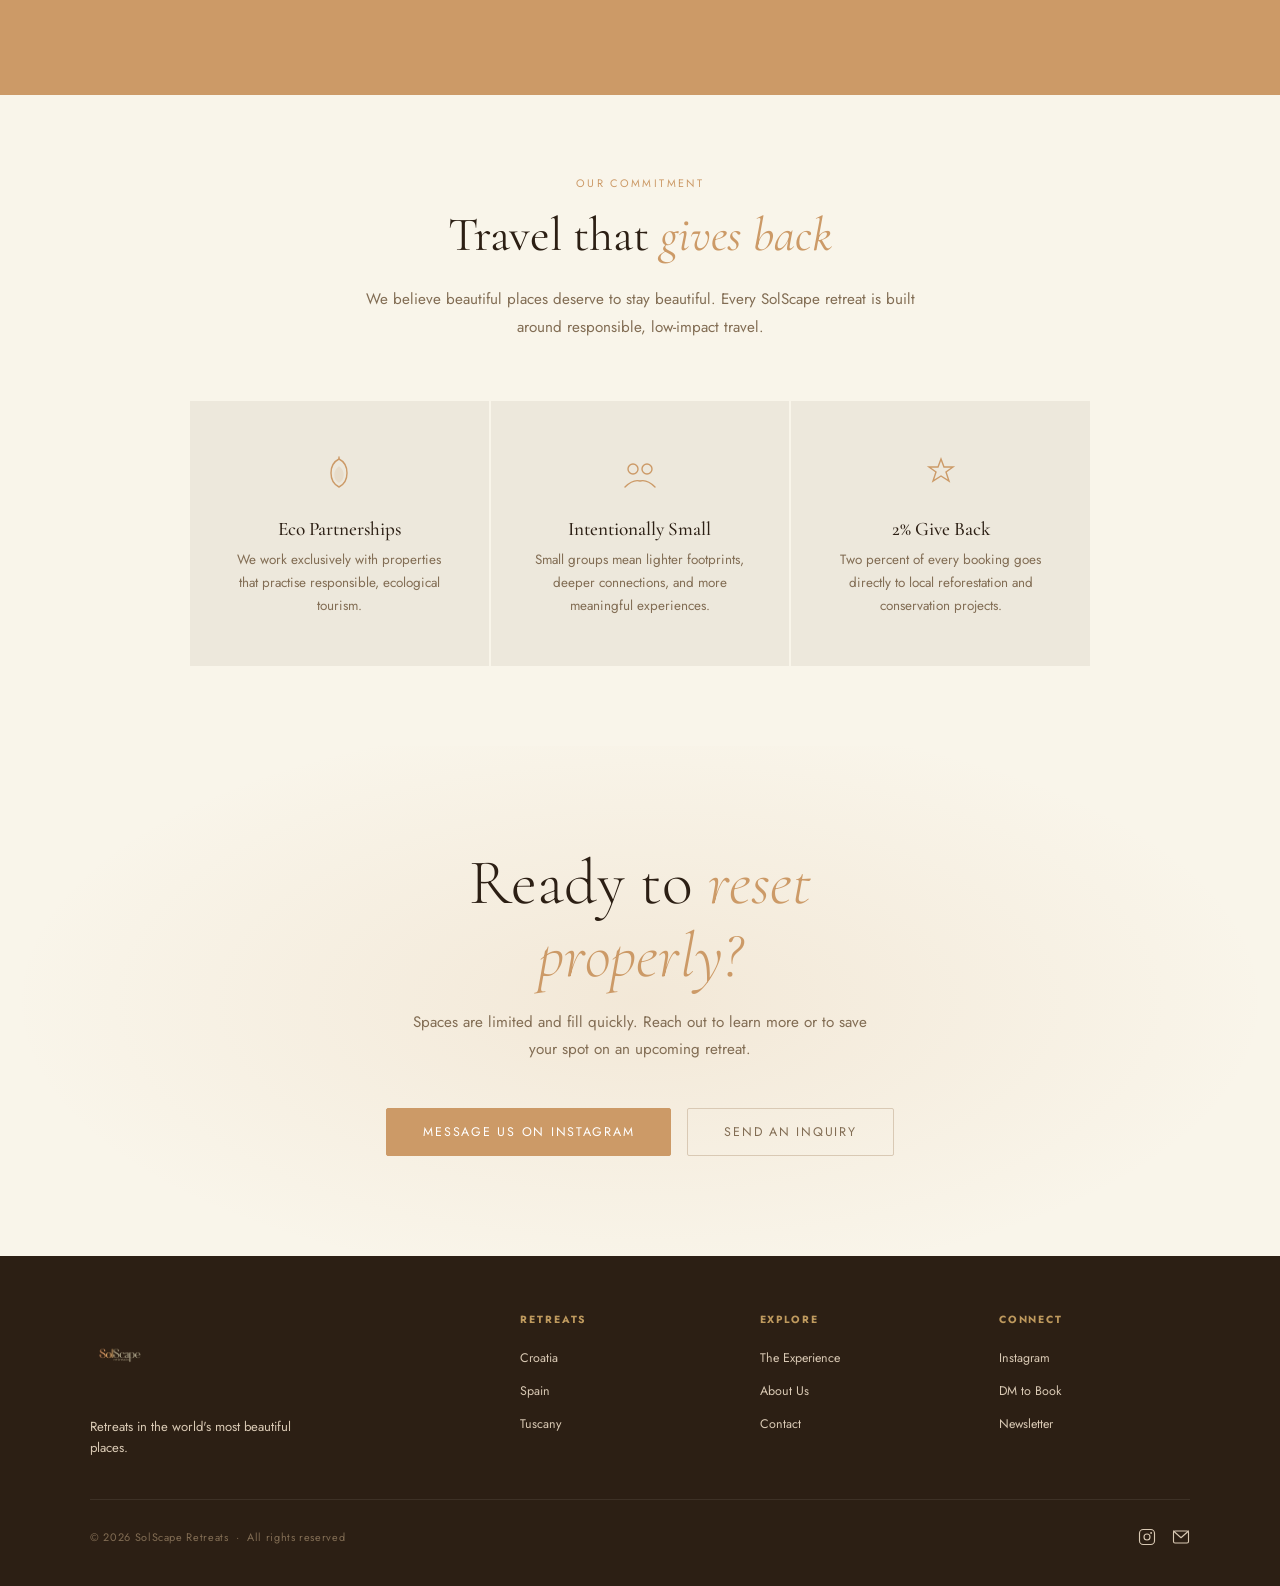
==== commit 25f138cd: "Update site content — new images, logo, and page revisions Co-Authored-By: Claude Sonnet 4.6 <norepl" ====
--- a/index.html
+++ b/index.html
@@ -45,7 +45,7 @@
           <circle cx="17.5" cy="6.5" r="0.5" fill="currentColor"/>
         </svg>
       </a>
-      <a href="https://ig.me/m/solscape_retreats" target="_blank" class="nav-cta">Book Now</a>
+      <a href="contact.html" class="nav-cta">Book Now</a>
     </div>
 
     <button class="hamburger" aria-label="Menu">
@@ -104,7 +104,7 @@
 
         <div class="cat-tile">
           <div class="cat-icon">
-            <svg viewBox="0 0 40 40" fill="none" stroke="#C2784A" stroke-width="1.4" stroke-linecap="round">
+            <svg viewBox="0 0 40 40" fill="none" stroke="#CC9A67" stroke-width="1.4" stroke-linecap="round">
               <circle cx="20" cy="13" r="6"/>
               <path d="M10 35 Q20 24 30 35"/>
               <line x1="20" y1="19" x2="20" y2="28"/>
@@ -117,10 +117,11 @@
 
         <div class="cat-tile">
           <div class="cat-icon">
-            <svg viewBox="0 0 40 40" fill="none" stroke="#C2784A" stroke-width="1.4" stroke-linecap="round">
-              <path d="M10 28 Q14 12 20 10 Q26 12 30 28"/>
-              <line x1="15" y1="20" x2="25" y2="20"/>
-              <path d="M12 32 L28 32"/>
+            <svg viewBox="0 0 40 40" fill="none" stroke="#CC9A67" stroke-width="1.4" stroke-linecap="round">
+              <line x1="10" y1="8" x2="10" y2="34"/>
+              <line x1="30" y1="8" x2="30" y2="34"/>
+              <line x1="10" y1="16" x2="30" y2="16"/>
+              <line x1="10" y1="23" x2="30" y2="23"/>
             </svg>
           </div>
           <span>Barre</span>
@@ -128,9 +129,10 @@
 
         <div class="cat-tile">
           <div class="cat-icon">
-            <svg viewBox="0 0 40 40" fill="none" stroke="#C2784A" stroke-width="1.4" stroke-linecap="round">
-              <path d="M20 6 C20 6 11 14 11 22 C11 27 15 31 20 31 C25 31 29 27 29 22 C29 14 20 6 20 6Z"/>
-              <path d="M15 18 Q20 24 25 18"/>
+            <svg viewBox="0 0 40 40" fill="none" stroke="#CC9A67" stroke-width="1.4" stroke-linecap="round">
+              <line x1="20" y1="6" x2="20" y2="12"/>
+              <path d="M20 12 C16 12 10 14 10 21 C10 27 14 33 19 32 C20 32 20 28 20 25"/>
+              <path d="M20 12 C24 12 30 14 30 21 C30 27 26 33 21 32 C20 32 20 28 20 25"/>
             </svg>
           </div>
           <span>Breathwork</span>
@@ -138,10 +140,9 @@
 
         <div class="cat-tile">
           <div class="cat-icon">
-            <svg viewBox="0 0 40 40" fill="none" stroke="#C2784A" stroke-width="1.4" stroke-linecap="round">
-              <path d="M8 28 Q14 8 20 6 Q26 8 32 28"/>
-              <circle cx="20" cy="6" r="3"/>
-              <line x1="8" y1="33" x2="32" y2="33"/>
+            <svg viewBox="0 0 40 40" fill="none" stroke="#CC9A67" stroke-width="1.4" stroke-linecap="round" stroke-linejoin="round">
+              <line x1="20" y1="33" x2="20" y2="24"/>
+              <path d="M9 30 L20 10 L31 30 Z"/>
             </svg>
           </div>
           <span>Nature</span>
@@ -149,9 +150,14 @@
 
         <div class="cat-tile">
           <div class="cat-icon">
-            <svg viewBox="0 0 40 40" fill="none" stroke="#C2784A" stroke-width="1.4" stroke-linecap="round">
-              <path d="M6 28 Q12 14 20 16 Q28 14 34 28"/>
-              <path d="M14 12 Q20 6 26 12"/>
+            <svg viewBox="0 0 40 40" fill="none" stroke="#CC9A67" stroke-width="1.4" stroke-linecap="round">
+              <line x1="12" y1="8" x2="12" y2="14"/>
+              <line x1="15" y1="8" x2="15" y2="14"/>
+              <line x1="18" y1="8" x2="18" y2="14"/>
+              <path d="M12 14 Q15 17 18 14"/>
+              <line x1="15" y1="17" x2="15" y2="32"/>
+              <path d="M25 8 C29 8 29 16 25 16"/>
+              <line x1="25" y1="8" x2="25" y2="32"/>
             </svg>
           </div>
           <span>Cuisine</span>
@@ -159,10 +165,10 @@
 
         <div class="cat-tile">
           <div class="cat-icon">
-            <svg viewBox="0 0 40 40" fill="none" stroke="#C2784A" stroke-width="1.4" stroke-linecap="round">
-              <path d="M10 20 L20 8 L30 20"/>
-              <path d="M14 20 L14 30 L26 30 L26 20"/>
-              <line x1="20" y1="24" x2="20" y2="30"/>
+            <svg viewBox="0 0 40 40" fill="none" stroke="#CC9A67" stroke-width="1.4" stroke-linecap="round">
+              <line x1="30" y1="7" x2="18" y2="22"/>
+              <line x1="20" y1="20" x2="16" y2="24"/>
+              <path d="M18 22 Q13 27 11 33 Q16 30 18 22"/>
             </svg>
           </div>
           <span>Art</span>
@@ -170,13 +176,11 @@
 
         <div class="cat-tile">
           <div class="cat-icon">
-            <svg viewBox="0 0 40 40" fill="none" stroke="#C2784A" stroke-width="1.4" stroke-linecap="round">
-              <circle cx="20" cy="18" r="5"/>
-              <circle cx="20" cy="18" r="10"/>
-              <line x1="20" y1="6" x2="20" y2="4"/>
-              <line x1="20" y1="30" x2="20" y2="32"/>
-              <line x1="8" y1="18" x2="6" y2="18"/>
-              <line x1="32" y1="18" x2="34" y2="18"/>
+            <svg viewBox="0 0 40 40" fill="none" stroke="#CC9A67" stroke-width="1.4" stroke-linecap="round">
+              <circle cx="10" cy="20" r="2" fill="#CC9A67" stroke="none"/>
+              <path d="M15 15 Q19 20 15 25"/>
+              <path d="M20 11 Q26 20 20 29"/>
+              <path d="M25 8 Q33 20 25 32"/>
             </svg>
           </div>
           <span>Sound Healing</span>
@@ -184,7 +188,7 @@
 
         <div class="cat-tile">
           <div class="cat-icon">
-            <svg viewBox="0 0 40 40" fill="none" stroke="#C2784A" stroke-width="1.4" stroke-linecap="round">
+            <svg viewBox="0 0 40 40" fill="none" stroke="#CC9A67" stroke-width="1.4" stroke-linecap="round">
               <circle cx="13" cy="16" r="4.5"/>
               <circle cx="27" cy="16" r="4.5"/>
               <path d="M5 34 Q13 26 20 28 Q27 26 35 34"/>
@@ -202,7 +206,7 @@
     <div class="container">
       <div class="retreats-header">
         <div>
-          <p class="section-label">Upcoming Retreats — 2026–2027</p>
+          <p class="section-label">Upcoming Retreats</p>
           <h2 class="section-title">Where will you <em>reset?</em></h2>
         </div>
         <a href="about.html" class="btn btn-outline">Our Story</a>
@@ -212,13 +216,13 @@
         <div class="card">
           <div class="card-banner" style="background-image: url('https://images.unsplash.com/photo-1533105079780-92b9be482077?auto=format&fit=crop&w=1200&q=80');">
             <div class="card-location">
-              <small>Greek Islands</small>
+              <small>Peloponnese</small>
               Greece
             </div>
           </div>
           <div class="card-body">
             <p class="card-dates"><span class="card-status-dot"></span>Upcoming — October 4–8, 2026</p>
-            <p class="card-desc">Sun-drenched islands, ancient stillness, and daily movement where the sea meets the sky. A retreat for full-body reset in one of the world's most beautiful places.</p>
+            <p class="card-desc">Ancient stone villages, quiet coastlines, and daily movement where the mountains meet the sea.</p>
             <div class="card-tags">
               <span class="tag">Yoga</span>
               <span class="tag">Coastal</span>
@@ -237,7 +241,7 @@
           </div>
           <div class="card-body">
             <p class="card-dates"><span class="card-status-dot"></span>Upcoming — November 2–12, 2026</p>
-            <p class="card-desc">Wide-open landscapes, dawn movement sessions in the wild, and an immersion into one of the most transformative natural environments on earth.</p>
+            <p class="card-desc">Wide-open landscapes, early morning movement, and days shaped by the rhythm of the wild.</p>
             <div class="card-tags">
               <span class="tag">Nature</span>
               <span class="tag">Yoga</span>
@@ -250,13 +254,13 @@
         <div class="card">
           <div class="card-banner" style="background-image: url('https://images.unsplash.com/photo-1539020140153-e479b8c22e70?auto=format&fit=crop&w=1200&q=80');">
             <div class="card-location">
-              <small>North Africa</small>
+              <small>Atlas Mountains</small>
               Morocco
             </div>
           </div>
           <div class="card-body">
             <p class="card-dates"><span class="card-status-dot"></span>Upcoming — February 1–10, 2027</p>
-            <p class="card-desc">Atlas Mountains, ancient medinas, and the golden warmth of a Moroccan winter. Movement, stillness, and culture woven into ten deeply restorative days.</p>
+            <p class="card-desc">Mountain air, quiet terraces, and movement woven into the warmth of Morocco.</p>
             <div class="card-tags">
               <span class="tag">Breathwork</span>
               <span class="tag">Culture</span>
@@ -267,7 +271,7 @@
         </div>
 
         <div class="card">
-          <div class="card-banner" style="background-image: url('https://images.unsplash.com/photo-1596273501083-dde23c3e2e40?auto=format&fit=crop&w=1200&q=80');">
+          <div class="card-banner" style="background-image: url('https://images.unsplash.com/photo-1499678329028-101435549a4e?auto=format&fit=crop&w=1200&q=80');">
             <div class="card-location">
               <small>Southern France</small>
               Provence
@@ -275,7 +279,7 @@
           </div>
           <div class="card-body">
             <p class="card-dates"><span class="card-status-dot"></span>Upcoming — April 22–29, 2027</p>
-            <p class="card-desc">Lavender fields, local markets, and long spring light. A week of intentional movement and sensory richness in the French countryside.</p>
+            <p class="card-desc">Lavender fields, local markets, and slow movement beneath the spring light of Provence.</p>
             <div class="card-tags">
               <span class="tag">Yoga</span>
               <span class="tag">Art</span>
@@ -286,7 +290,7 @@
         </div>
 
         <div class="card">
-          <div class="card-banner" style="background-image: url('https://images.unsplash.com/photo-1549887534-1541e9326642?auto=format&fit=crop&w=1200&q=80');">
+          <div class="card-banner" style="background-image: url('https://images.unsplash.com/photo-1506905925346-21bda4d32df4?auto=format&fit=crop&w=1200&q=80');">
             <div class="card-location">
               <small>Swiss Alps</small>
               Geneva
@@ -294,7 +298,7 @@
           </div>
           <div class="card-body">
             <p class="card-dates"><span class="card-status-dot"></span>Upcoming — July 23–28, 2027</p>
-            <p class="card-desc">Alpine air, glacial lakes, and the kind of clarity that only mountain elevation brings. A high-summer retreat for body and mind.</p>
+            <p class="card-desc">Alpine air, mountain stillness, and restorative movement shaped by the rhythm of summer in the Alps.</p>
             <div class="card-tags">
               <span class="tag">Nature</span>
               <span class="tag">Barre</span>
@@ -470,9 +474,9 @@
 
         <div class="sus-item">
           <div class="sus-icon">
-            <svg width="40" height="40" viewBox="0 0 40 40" fill="none" stroke="#C2784A" stroke-width="1.4" stroke-linecap="round">
+            <svg width="40" height="40" viewBox="0 0 40 40" fill="none" stroke="#CC9A67" stroke-width="1.4" stroke-linecap="round">
               <path d="M20 6 Q28 10 28 20 Q28 30 20 34 Q12 30 12 20 Q12 10 20 6Z"/>
-              <path d="M20 14 Q24 17 24 22 Q24 27 20 29 Q16 27 16 22 Q16 17 20 14Z" fill="#C2784A" opacity="0.15"/>
+              <path d="M20 14 Q24 17 24 22 Q24 27 20 29 Q16 27 16 22 Q16 17 20 14Z" fill="#CC9A67" opacity="0.15"/>
               <line x1="20" y1="6" x2="20" y2="4"/>
             </svg>
           </div>
@@ -482,7 +486,7 @@
 
         <div class="sus-item">
           <div class="sus-icon">
-            <svg width="40" height="40" viewBox="0 0 40 40" fill="none" stroke="#C2784A" stroke-width="1.4" stroke-linecap="round">
+            <svg width="40" height="40" viewBox="0 0 40 40" fill="none" stroke="#CC9A67" stroke-width="1.4" stroke-linecap="round">
               <circle cx="13" cy="16" r="5"/>
               <circle cx="27" cy="16" r="5"/>
               <path d="M5 34 Q13 26 20 28 Q27 26 35 34"/>
@@ -494,7 +498,7 @@
 
         <div class="sus-item">
           <div class="sus-icon">
-            <svg width="40" height="40" viewBox="0 0 40 40" fill="none" stroke="#C2784A" stroke-width="1.4" stroke-linecap="round">
+            <svg width="40" height="40" viewBox="0 0 40 40" fill="none" stroke="#CC9A67" stroke-width="1.4" stroke-linecap="round">
               <path d="M20 6 L23 14 L32 14 L25 19 L28 28 L20 23 L12 28 L15 19 L8 14 L17 14 Z"/>
             </svg>
           </div>
@@ -512,7 +516,7 @@
     <p>Spaces are limited and fill quickly. Reach out to learn more or to save your spot on an upcoming retreat.</p>
     <div style="display:flex; gap:16px; justify-content:center; flex-wrap:wrap;">
       <a href="https://ig.me/m/solscape_retreats" target="_blank" class="btn btn-primary">Message Us on Instagram</a>
-      <a href="mailto:solscaperetreats@gmail.com" class="btn btn-outline">Send an Inquiry</a>
+      <a href="https://mail.google.com/mail/?view=cm&fs=1&to=solscaperetreats%40gmail.com&su=Retreat+Inquiry" target="_blank" class="btn btn-outline">Send an Inquiry</a>
     </div>
   </section>
 
@@ -520,7 +524,7 @@
   <footer>
     <div class="footer-inner">
       <div class="footer-brand">
-        <span class="footer-logo">Sol<span>Scape</span> Retreats</span>
+        <img src="images/solscape-logo.png" class="footer-logo-img" alt="SolScape Retreats">
         <p class="footer-tagline">Retreats in the world's most beautiful places.</p>
       </div>
       <div class="footer-col">
@@ -558,10 +562,10 @@
             <circle cx="17.5" cy="6.5" r="0.5" fill="currentColor"/>
           </svg>
         </a>
-        <a href="mailto:solscaperetreats@gmail.com" aria-label="Email">
+        <a href="https://mail.google.com/mail/?view=cm&fs=1&to=solscaperetreats@gmail.com" target="_blank" aria-label="Email">
           <svg width="18" height="18" viewBox="0 0 24 24" fill="none" stroke="currentColor" stroke-width="1.5" stroke-linecap="round" stroke-linejoin="round">
-            <path d="M4 4h16c1.1 0 2 .9 2 2v12c0 1.1-.9 2-2 2H4c-1.1 0-2-.9-2-2V6c0-1.1.9-2 2-2z"/>
-            <polyline points="22,6 12,13 2,6"/>
+            <rect x="2" y="4" width="20" height="16" rx="2"/>
+            <polyline points="2,4 12,13 22,4"/>
           </svg>
         </a>
       </div>
--- a/css/styles.css
+++ b/css/styles.css
@@ -5,15 +5,16 @@
 *, *::before, *::after { box-sizing: border-box; margin: 0; padding: 0; }
 
 :root {
-  --cream:     #F8F3ED;
-  --linen:     #EDE5D8;
+  /* ── Brand-guideline exact colours ── */
+  --cream:     #F9F5EA;
+  --linen:     #EDE8DC;
   --sand:      #D9C9B4;
-  --terra:     #C2784A;
-  --terra-dk:  #9C5A30;
-  --mocha:     #7A5C40;
+  --terra:     #CC9A67;
+  --terra-dk:  #A07A50;
+  --mocha:     #826D54;
   --charcoal:  #2C1F14;
-  --sage:      #7A8C6E;
-  --sage-lt:   #C4CEBA;
+  --sage:      #B6B093;
+  --sage-lt:   #D6DACD;
   --gold:      #BF9A5E;
 }
 
@@ -103,10 +104,10 @@
 nav {
   position: fixed; top: 0; left: 0; right: 0; z-index: 1000;
   display: flex; align-items: center; justify-content: space-between;
-  padding: 20px 60px;
-  background: rgba(248,243,237,0.92);
+  padding: 8px 60px;
+  background: rgba(249,245,234,0.92);
   backdrop-filter: blur(14px);
-  border-bottom: 1px solid rgba(193,120,74,0.12);
+  border-bottom: 1px solid rgba(204,154,103,0.14);
   transition: padding 0.3s;
 }
 
@@ -116,7 +117,7 @@
 }
 
 .logo-mark { width: 36px; height: 36px; }
-.logo-img { height: 44px; width: auto; display: block; }
+.logo-img { max-width: 320px; max-height: 90px; width: auto; height: auto; display: block; filter: none; mix-blend-mode: multiply; }
 
 .logo-text {
   font-family: 'Cormorant Garamond', serif;
@@ -678,7 +679,7 @@
   padding: 100px 40px;
   text-align: center;
   background:
-    radial-gradient(ellipse 70% 80% at 50% 50%, rgba(194,120,74,0.14) 0%, transparent 70%),
+    radial-gradient(ellipse 70% 80% at 50% 50%, rgba(204,154,103,0.14) 0%, transparent 70%),
     var(--cream);
 }
 .cta-band h2 {
@@ -1013,9 +1014,11 @@
 }
 .team-card { background: var(--cream); border-radius: 4px; overflow: hidden; }
 .team-photo {
-  height: 320px;
-  background-size: cover;
-  background-position: center top;
+  width: 100%;
+  aspect-ratio: 3 / 4;
+  object-fit: contain;
+  object-position: center;
+  display: block;
 }
 .team-card-body { padding: 28px; }
 .team-card-body h3 {
@@ -1131,6 +1134,57 @@
   text-align: center;
 }
 
+/* ─── FOOTER LOGO IMAGE ─── */
+.footer-logo-img {
+  max-width: 270px;
+  max-height: 90px;
+  width: auto;
+  height: auto;
+  display: block;
+  margin-bottom: 14px;
+  opacity: 0.88;
+}
+
+/* ─── HERO BRAND WATERMARK ─── */
+.hero-brand-mark {
+  width: 110px;
+  height: auto;
+  opacity: 0.65;
+  margin-top: 28px;
+  display: block;
+  margin-left: auto;
+  margin-right: auto;
+}
+
+/* ─── PHILOSOPHY / HOSTS SECTIONS ─── */
+.philosophy-banner {
+  width: 100%;
+  max-height: 420px;
+  object-fit: cover;
+  border-radius: 4px;
+  display: block;
+  margin-bottom: 0;
+}
+
+.hosts-section { background: var(--cream); }
+.hosts-grid {
+  display: grid;
+  grid-template-columns: 1fr 1fr;
+  gap: 24px;
+  margin-top: 52px;
+}
+.host-card {
+  border-radius: 4px;
+  overflow: hidden;
+  background: var(--linen);
+}
+.host-card img {
+  width: 100%;
+  aspect-ratio: 3 / 4;
+  object-fit: cover;
+  display: block;
+}
+
 /* ─── RESPONSIVE ─── */
 @media (max-width: 1024px) {
   .footer-inner { grid-template-columns: 1fr 1fr; gap: 36px; }
@@ -1139,7 +1193,7 @@
 }
 
 @media (max-width: 768px) {
-  nav { padding: 16px 24px; }
+  nav { padding: 8px 24px; }
   .nav-links { display: none; }
   .hamburger { display: flex; }
   section { padding: 72px 24px; }
@@ -1172,6 +1226,7 @@
   .newsletter-form button { width: 100%; padding: 14px; }
 
   .contact-hero { padding: 120px 24px 80px; }
+  .hosts-grid { grid-template-columns: 1fr; }
 }
 
 @media (max-width: 480px) {
